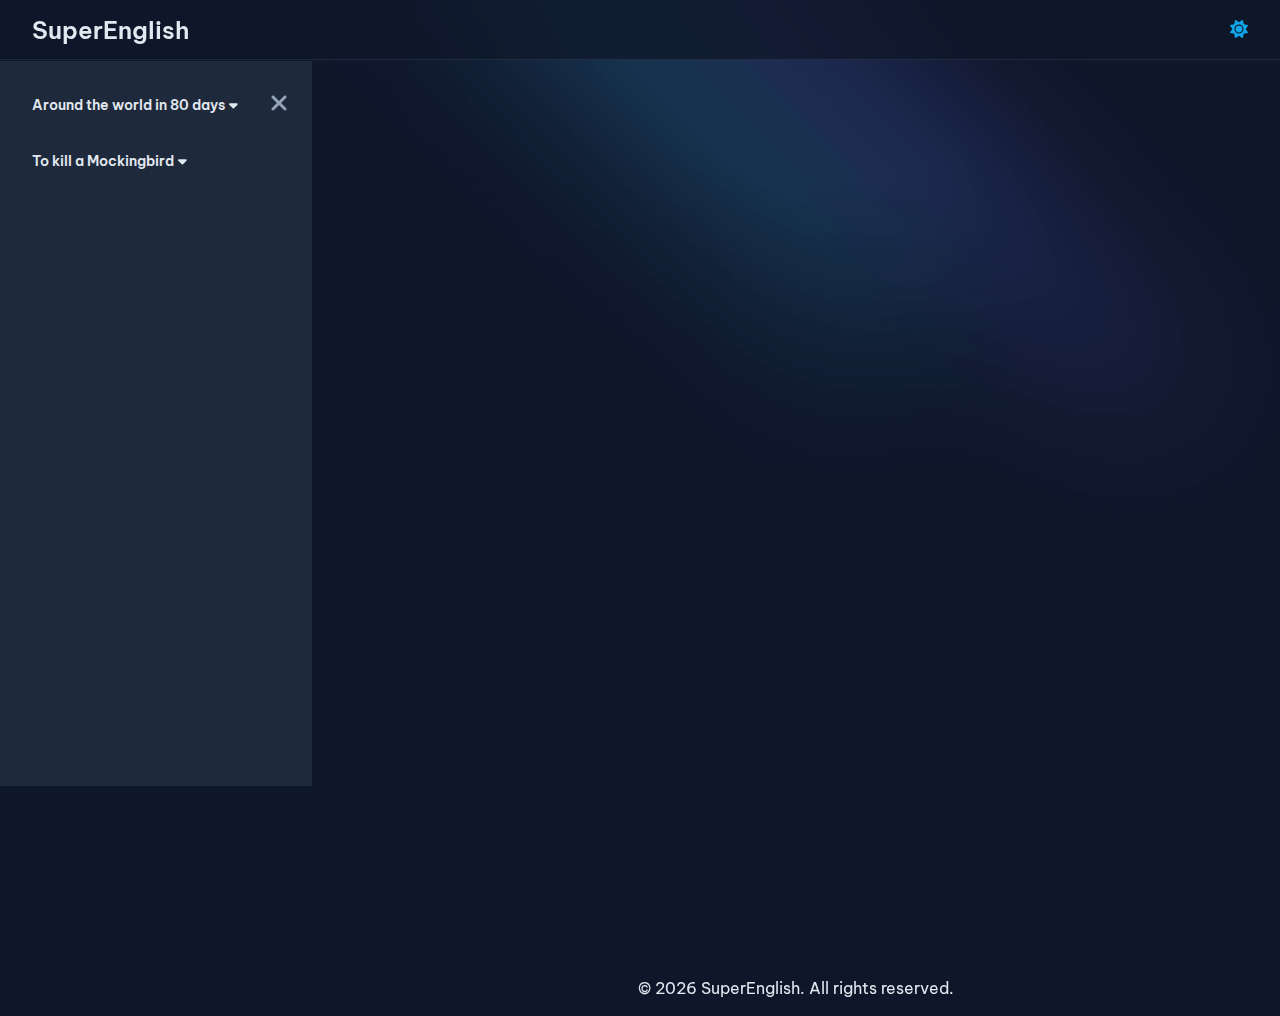
==== index.html @ c4428b6b "up" ====
<!DOCTYPE html>
<html lang="en">
  <head>
    <meta charset="UTF-8" />
    <link rel="icon" type="image/svg+xml" href="/vite.svg" />
    <meta name="viewport" content="width=device-width, initial-scale=1.0" />
    <meta http-equiv="cache-control" content="no-cache" />
    <meta http-equiv="expires" content="0" />
    <meta http-equiv="pragma" content="no-cache" />
    <title>Super English Book</title>
    <link rel="preconnect" href="https://fonts.googleapis.com" />
    <link rel="preconnect" href="https://fonts.gstatic.com" crossorigin />
    <link href="https://fonts.googleapis.com/css2?family=Be+Vietnam+Pro:wght@400;500;600;700&display=swap" rel="stylesheet" />
    <script type="module" crossorigin src="/assets/index-df98b9f9.js"></script>
    <link rel="stylesheet" href="/assets/index-10969f89.css" />
  </head>
  <body class="antialiased text-slate-500 dark:text-slate-400 bg-white dark:bg-slate-900">
    <div id="root"></div>
  </body>
</html>
---- assets/index-10969f89.css ----
@tailwind utilities;.text-10{font-size:10px}.text-12{font-size:12px}.text-14{font-size:14px}.text-18{font-size:18px}.text-22{font-size:22px}.text-24{font-size:24px}.leading-100{line-height:1}.leading-150{line-height:1.5}.progress-bar{--range-progress: 0}.progress-bar input[type=range]{-webkit-appearance:none;position:relative;--tw-bg-opacity: 1;background-color:#e2e8f0;background-color:rgba(226,232,240,var(--tw-bg-opacity))}.dark .progress-bar input[type=range]{--tw-bg-opacity: 1;background-color:#334155;background-color:rgba(51,65,85,var(--tw-bg-opacity))}.progress-bar input[type=range]{width:100%;height:2px;border-radius:2px;cursor:pointer}.progress-bar input[type=range]::-moz-range-track{position:relative;--tw-bg-opacity: 1;background-color:#e2e8f0;background-color:rgba(226,232,240,var(--tw-bg-opacity))}.dark .progress-bar input[type=range]::-moz-range-track{--tw-bg-opacity: 1;background-color:#334155;background-color:rgba(51,65,85,var(--tw-bg-opacity))}.progress-bar input[type=range]::-moz-range-track{width:100%;height:2px;border-radius:2px;cursor:pointer}.progress-bar input[type=range]:before{content:"";height:2px;--tw-bg-opacity: 1;background-color:#334155;background-color:rgba(51,65,85,var(--tw-bg-opacity))}.dark .progress-bar input[type=range]:before{--tw-bg-opacity: 1;background-color:#e2e8f0;background-color:rgba(226,232,240,var(--tw-bg-opacity))}.progress-bar input[type=range]:before{width:var(--range-progress);border-bottom-left-radius:2px;border-top-left-radius:2px;position:absolute;top:0;left:0}.progress-bar input[type=range]::-moz-range-progress{--tw-bg-opacity: 1;background-color:#334155;background-color:rgba(51,65,85,var(--tw-bg-opacity))}.dark .progress-bar input[type=range]::-moz-range-progress{--tw-bg-opacity: 1;background-color:#e2e8f0;background-color:rgba(226,232,240,var(--tw-bg-opacity))}.progress-bar input[type=range]::-moz-range-progress{border-bottom-left-radius:2px;border-top-left-radius:2px;height:2px}.progress-bar input[type=range]::-webkit-slider-thumb{-webkit-appearance:none;height:8px;width:8px;border-radius:50%;border:none;--tw-bg-opacity: 1;background-color:#334155;background-color:rgba(51,65,85,var(--tw-bg-opacity))}.dark .progress-bar input[type=range]::-webkit-slider-thumb{--tw-bg-opacity: 1;background-color:#e2e8f0;background-color:rgba(226,232,240,var(--tw-bg-opacity))}.progress-bar input[type=range]::-webkit-slider-thumb{cursor:pointer;position:relative}.progress-bar input[type=range]:active::-webkit-slider-thumb{transform:scale(1.2)}.progress-bar input[type=range]::-moz-range-thumb{height:8px;width:8px;border-radius:50%;--tw-bg-opacity: 1;background-color:#334155;background-color:rgba(51,65,85,var(--tw-bg-opacity))}.dark .progress-bar input[type=range]::-moz-range-thumb{--tw-bg-opacity: 1;background-color:#e2e8f0;background-color:rgba(226,232,240,var(--tw-bg-opacity))}.progress-bar input[type=range]::-moz-range-thumb{cursor:pointer;border:transparent;position:relative}.progress-bar input[type=range]:active::-moz-range-thumb{transform:scale(1.2)}@media (min-width: 640px){.sm\:px-6{padding-left:1.5rem;padding-right:1.5rem}.sm\:text-14{font-size:14px}.sm\:text-30{font-size:30px}}*,:before,:after{box-sizing:border-box;border-width:0;border-style:solid;border-color:#e5e7eb}:before,:after{--tw-content: ""}html{line-height:1.5;-webkit-text-size-adjust:100%;-moz-tab-size:4;-o-tab-size:4;tab-size:4;font-family:ui-sans-serif,system-ui,-apple-system,Segoe UI,Roboto,Ubuntu,Cantarell,Noto Sans,sans-serif,BlinkMacSystemFont,Segoe UI,Roboto,Helvetica Neue,Arial,Noto Sans,sans-serif,"Apple Color Emoji","Segoe UI Emoji",Segoe UI Symbol,"Noto Color Emoji";font-feature-settings:normal;font-variation-settings:normal}body{margin:0;line-height:inherit}hr{height:0;color:inherit;border-top-width:1px}abbr:where([title]){text-decoration:underline;-webkit-text-decoration:underline dotted;text-decoration:underline dotted}h1,h2,h3,h4,h5,h6{font-size:inherit;font-weight:inherit}a{color:inherit;text-decoration:inherit}b,strong{font-weight:bolder}code,kbd,samp,pre{font-family:ui-monospace,SFMono-Regular,Menlo,Monaco,Consolas,Liberation Mono,Courier New,monospace;font-size:1em}small{font-size:80%}sub,sup{font-size:75%;line-height:0;position:relative;vertical-align:baseline}sub{bottom:-.25em}sup{top:-.5em}table{text-indent:0;border-color:inherit;border-collapse:collapse}button,input,optgroup,select,textarea{font-family:inherit;font-feature-settings:inherit;font-variation-settings:inherit;font-size:100%;font-weight:inherit;line-height:inherit;color:inherit;margin:0;padding:0}button,select{text-transform:none}button,[type=button],[type=reset],[type=submit]{-webkit-appearance:button;background-color:transparent;background-image:none}:-moz-focusring{outline:auto}:-moz-ui-invalid{box-shadow:none}progress{vertical-align:baseline}::-webkit-inner-spin-button,::-webkit-outer-spin-button{height:auto}[type=search]{-webkit-appearance:textfield;outline-offset:-2px}::-webkit-search-decoration{-webkit-appearance:none}::-webkit-file-upload-button{-webkit-appearance:button;font:inherit}summary{display:list-item}blockquote,dl,dd,h1,h2,h3,h4,h5,h6,hr,figure,p,pre{margin:0}fieldset{margin:0;padding:0}legend{padding:0}ol,ul,menu{list-style:none;margin:0;padding:0}dialog{padding:0}textarea{resize:vertical}input::-moz-placeholder,textarea::-moz-placeholder{opacity:1;color:#9ca3af}input::placeholder,textarea::placeholder{opacity:1;color:#9ca3af}button,[role=button]{cursor:pointer}:disabled{cursor:default}img,svg,video,canvas,audio,iframe,embed,object{display:block;vertical-align:middle}img,video{max-width:100%;height:auto}[hidden]{display:none}*,:before,:after{--tw-border-spacing-x: 0;--tw-border-spacing-y: 0;--tw-translate-x: 0;--tw-translate-y: 0;--tw-rotate: 0;--tw-skew-x: 0;--tw-skew-y: 0;--tw-scale-x: 1;--tw-scale-y: 1;--tw-pan-x: ;--tw-pan-y: ;--tw-pinch-zoom: ;--tw-scroll-snap-strictness: proximity;--tw-gradient-from-position: ;--tw-gradient-via-position: ;--tw-gradient-to-position: ;--tw-ordinal: ;--tw-slashed-zero: ;--tw-numeric-figure: ;--tw-numeric-spacing: ;--tw-numeric-fraction: ;--tw-ring-inset: ;--tw-ring-offset-width: 0px;--tw-ring-offset-color: #fff;--tw-ring-color: rgba(59, 130, 246, .5);--tw-ring-offset-shadow: 0 0 rgba(0,0,0,0);--tw-ring-shadow: 0 0 rgba(0,0,0,0);--tw-shadow: 0 0 rgba(0,0,0,0);--tw-shadow-colored: 0 0 rgba(0,0,0,0);--tw-blur: ;--tw-brightness: ;--tw-contrast: ;--tw-grayscale: ;--tw-hue-rotate: ;--tw-invert: ;--tw-saturate: ;--tw-sepia: ;--tw-drop-shadow: ;--tw-backdrop-blur: ;--tw-backdrop-brightness: ;--tw-backdrop-contrast: ;--tw-backdrop-grayscale: ;--tw-backdrop-hue-rotate: ;--tw-backdrop-invert: ;--tw-backdrop-opacity: ;--tw-backdrop-saturate: ;--tw-backdrop-sepia: }::backdrop{--tw-border-spacing-x: 0;--tw-border-spacing-y: 0;--tw-translate-x: 0;--tw-translate-y: 0;--tw-rotate: 0;--tw-skew-x: 0;--tw-skew-y: 0;--tw-scale-x: 1;--tw-scale-y: 1;--tw-pan-x: ;--tw-pan-y: ;--tw-pinch-zoom: ;--tw-scroll-snap-strictness: proximity;--tw-gradient-from-position: ;--tw-gradient-via-position: ;--tw-gradient-to-position: ;--tw-ordinal: ;--tw-slashed-zero: ;--tw-numeric-figure: ;--tw-numeric-spacing: ;--tw-numeric-fraction: ;--tw-ring-inset: ;--tw-ring-offset-width: 0px;--tw-ring-offset-color: #fff;--tw-ring-color: rgba(59, 130, 246, .5);--tw-ring-offset-shadow: 0 0 rgba(0,0,0,0);--tw-ring-shadow: 0 0 rgba(0,0,0,0);--tw-shadow: 0 0 rgba(0,0,0,0);--tw-shadow-colored: 0 0 rgba(0,0,0,0);--tw-blur: ;--tw-brightness: ;--tw-contrast: ;--tw-grayscale: ;--tw-hue-rotate: ;--tw-invert: ;--tw-saturate: ;--tw-sepia: ;--tw-drop-shadow: ;--tw-backdrop-blur: ;--tw-backdrop-brightness: ;--tw-backdrop-contrast: ;--tw-backdrop-grayscale: ;--tw-backdrop-hue-rotate: ;--tw-backdrop-invert: ;--tw-backdrop-opacity: ;--tw-backdrop-saturate: ;--tw-backdrop-sepia: }.container{width:100%;margin-right:auto;margin-left:auto;padding-right:1rem;padding-left:1rem}@media (min-width: 640px){.container{max-width:640px;padding-right:2rem;padding-left:2rem}}@media (min-width: 768px){.container{max-width:768px}}@media (min-width: 1024px){.container{max-width:1024px;padding-right:4rem;padding-left:4rem}}@media (min-width: 1280px){.container{max-width:1280px;padding-right:5rem;padding-left:5rem}}@media (min-width: 1536px){.container{max-width:1536px;padding-right:6rem;padding-left:6rem}}.fixed{position:fixed}.absolute{position:absolute}.relative{position:relative}.sticky{position:sticky}.inset-0{top:0;right:0;bottom:0;left:0}.inset-x-0{left:0;right:0}.bottom-0{bottom:0}.left-0{left:0}.left-\[max\(0px\,calc\(50\%-40rem\)\)\]{left:max(0px,calc(50% - 40rem))}.right-0{right:0}.right-6{right:1.5rem}.right-auto{right:auto}.top-0{top:0}.top-6{top:1.5rem}.z-20{z-index:20}.z-40{z-index:40}.z-50{z-index:50}.mx-4{margin-left:1rem;margin-right:1rem}.mx-auto{margin-left:auto;margin-right:auto}.-ml-px{margin-left:-1px}.mb-1{margin-bottom:.25rem}.mb-2{margin-bottom:.5rem}.mb-4{margin-bottom:1rem}.mb-5{margin-bottom:1.25rem}.mb-8{margin-bottom:2rem}.ml-1{margin-left:.25rem}.ml-4{margin-left:1rem}.ml-5{margin-left:1.25rem}.mr-2{margin-right:.5rem}.mr-4{margin-right:1rem}.mr-8{margin-right:2rem}.mt-12{margin-top:3rem}.block{display:block}.flex{display:flex}.table{display:table}.hidden{display:none}.h-8{height:2rem}.h-\[40px\]{height:40px}.min-h-screen{min-height:100vh}.w-14{width:3.5rem}.w-8{width:2rem}.w-\[150px\]{width:150px}.w-\[19\.5rem\]{width:19.5rem}.w-\[40px\]{width:40px}.w-\[42px\]{width:42px}.w-full{width:100%}.max-w-3xl{max-width:48rem}.max-w-7xl{max-width:80rem}.flex-none{flex:none}.transform{transform:translate(var(--tw-translate-x),var(--tw-translate-y)) rotate(var(--tw-rotate)) skew(var(--tw-skew-x)) skewY(var(--tw-skew-y)) scaleX(var(--tw-scale-x)) scaleY(var(--tw-scale-y))}.cursor-pointer{cursor:pointer}.resize{resize:both}.flex-col{flex-direction:column}.items-center{align-items:center}.justify-center{justify-content:center}.justify-between{justify-content:space-between}.space-y-6>:not([hidden])~:not([hidden]){--tw-space-y-reverse: 0;margin-top:calc(1.5rem * (1 - var(--tw-space-y-reverse)));margin-top:1.5rem;margin-top:calc(1.5rem * calc(1 - var(--tw-space-y-reverse)));margin-bottom:0rem;margin-bottom:calc(1.5rem * var(--tw-space-y-reverse))}.overflow-hidden{overflow:hidden}.overflow-y-auto{overflow-y:auto}.whitespace-nowrap{white-space:nowrap}.rounded{border-radius:.25rem}.rounded-full{border-radius:9999px}.border{border-width:1px}.border-b{border-bottom-width:1px}.border-l{border-left-width:1px}.border-t{border-top-width:1px}.border-slate-100{--tw-border-opacity: 1;border-color:#f1f5f9;border-color:rgba(241,245,249,var(--tw-border-opacity))}.border-slate-900\/10{border-color:#0f172a1a}.border-transparent{border-color:transparent}.bg-black\/20{background-color:#0003}.bg-slate-200{--tw-bg-opacity: 1;background-color:#e2e8f0;background-color:rgba(226,232,240,var(--tw-bg-opacity))}.bg-white{--tw-bg-opacity: 1;background-color:#fff;background-color:rgba(255,255,255,var(--tw-bg-opacity))}.bg-white\/60{background-color:#fff9}.px-0{padding-left:0;padding-right:0}.px-4{padding-left:1rem;padding-right:1rem}.px-8{padding-left:2rem;padding-right:2rem}.py-4{padding-top:1rem;padding-bottom:1rem}.pb-4{padding-bottom:1rem}.pb-\[120px\]{padding-bottom:120px}.pl-4{padding-left:1rem}.pl-\[2px\]{padding-left:2px}.pr-1{padding-right:.25rem}.pt-10{padding-top:2.5rem}.pt-8{padding-top:2rem}.text-center{text-align:center}.font-bold{font-weight:700}.font-semibold{font-weight:600}.uppercase{text-transform:uppercase}.text-sky-500{--tw-text-opacity: 1;color:#0ea5e9;color:rgba(14,165,233,var(--tw-text-opacity))}.text-slate-500{--tw-text-opacity: 1;color:#64748b;color:rgba(100,116,139,var(--tw-text-opacity))}.text-slate-700{--tw-text-opacity: 1;color:#334155;color:rgba(51,65,85,var(--tw-text-opacity))}.text-slate-900{--tw-text-opacity: 1;color:#0f172a;color:rgba(15,23,42,var(--tw-text-opacity))}.antialiased{-webkit-font-smoothing:antialiased;-moz-osx-font-smoothing:grayscale}.outline{outline-style:solid}.filter{filter:var(--tw-blur) var(--tw-brightness) var(--tw-contrast) var(--tw-grayscale) var(--tw-hue-rotate) var(--tw-invert) var(--tw-saturate) var(--tw-sepia) var(--tw-drop-shadow)}.backdrop-blur{--tw-backdrop-blur: blur(8px);-webkit-backdrop-filter:blur(8px) var(--tw-backdrop-brightness) var(--tw-backdrop-contrast) var(--tw-backdrop-grayscale) var(--tw-backdrop-hue-rotate) var(--tw-backdrop-invert) var(--tw-backdrop-opacity) var(--tw-backdrop-saturate) var(--tw-backdrop-sepia);backdrop-filter:blur(8px) var(--tw-backdrop-brightness) var(--tw-backdrop-contrast) var(--tw-backdrop-grayscale) var(--tw-backdrop-hue-rotate) var(--tw-backdrop-invert) var(--tw-backdrop-opacity) var(--tw-backdrop-saturate) var(--tw-backdrop-sepia);-webkit-backdrop-filter:var(--tw-backdrop-blur) var(--tw-backdrop-brightness) var(--tw-backdrop-contrast) var(--tw-backdrop-grayscale) var(--tw-backdrop-hue-rotate) var(--tw-backdrop-invert) var(--tw-backdrop-opacity) var(--tw-backdrop-saturate) var(--tw-backdrop-sepia);backdrop-filter:var(--tw-backdrop-blur) var(--tw-backdrop-brightness) var(--tw-backdrop-contrast) var(--tw-backdrop-grayscale) var(--tw-backdrop-hue-rotate) var(--tw-backdrop-invert) var(--tw-backdrop-opacity) var(--tw-backdrop-saturate) var(--tw-backdrop-sepia)}.backdrop-blur-lg{--tw-backdrop-blur: blur(16px);-webkit-backdrop-filter:blur(16px) var(--tw-backdrop-brightness) var(--tw-backdrop-contrast) var(--tw-backdrop-grayscale) var(--tw-backdrop-hue-rotate) var(--tw-backdrop-invert) var(--tw-backdrop-opacity) var(--tw-backdrop-saturate) var(--tw-backdrop-sepia);backdrop-filter:blur(16px) var(--tw-backdrop-brightness) var(--tw-backdrop-contrast) var(--tw-backdrop-grayscale) var(--tw-backdrop-hue-rotate) var(--tw-backdrop-invert) var(--tw-backdrop-opacity) var(--tw-backdrop-saturate) var(--tw-backdrop-sepia);-webkit-backdrop-filter:var(--tw-backdrop-blur) var(--tw-backdrop-brightness) var(--tw-backdrop-contrast) var(--tw-backdrop-grayscale) var(--tw-backdrop-hue-rotate) var(--tw-backdrop-invert) var(--tw-backdrop-opacity) var(--tw-backdrop-saturate) var(--tw-backdrop-sepia);backdrop-filter:var(--tw-backdrop-blur) var(--tw-backdrop-brightness) var(--tw-backdrop-contrast) var(--tw-backdrop-grayscale) var(--tw-backdrop-hue-rotate) var(--tw-backdrop-invert) var(--tw-backdrop-opacity) var(--tw-backdrop-saturate) var(--tw-backdrop-sepia)}.backdrop-blur-sm{--tw-backdrop-blur: blur(4px);-webkit-backdrop-filter:blur(4px) var(--tw-backdrop-brightness) var(--tw-backdrop-contrast) var(--tw-backdrop-grayscale) var(--tw-backdrop-hue-rotate) var(--tw-backdrop-invert) var(--tw-backdrop-opacity) var(--tw-backdrop-saturate) var(--tw-backdrop-sepia);backdrop-filter:blur(4px) var(--tw-backdrop-brightness) var(--tw-backdrop-contrast) var(--tw-backdrop-grayscale) var(--tw-backdrop-hue-rotate) var(--tw-backdrop-invert) var(--tw-backdrop-opacity) var(--tw-backdrop-saturate) var(--tw-backdrop-sepia);-webkit-backdrop-filter:var(--tw-backdrop-blur) var(--tw-backdrop-brightness) var(--tw-backdrop-contrast) var(--tw-backdrop-grayscale) var(--tw-backdrop-hue-rotate) var(--tw-backdrop-invert) var(--tw-backdrop-opacity) var(--tw-backdrop-saturate) var(--tw-backdrop-sepia);backdrop-filter:var(--tw-backdrop-blur) var(--tw-backdrop-brightness) var(--tw-backdrop-contrast) var(--tw-backdrop-grayscale) var(--tw-backdrop-hue-rotate) var(--tw-backdrop-invert) var(--tw-backdrop-opacity) var(--tw-backdrop-saturate) var(--tw-backdrop-sepia)}.transition{transition-property:color,background-color,border-color,text-decoration-color,fill,stroke,opacity,box-shadow,transform,filter,-webkit-backdrop-filter;transition-property:color,background-color,border-color,text-decoration-color,fill,stroke,opacity,box-shadow,transform,filter,backdrop-filter;transition-property:color,background-color,border-color,text-decoration-color,fill,stroke,opacity,box-shadow,transform,filter,backdrop-filter,-webkit-backdrop-filter;transition-timing-function:cubic-bezier(.4,0,.2,1);transition-duration:.15s}:root{font-family:Be Vietnam Pro,sans-serif;line-height:1.5;font-weight:400;height:100%;font-synthesis:none;text-rendering:optimizeLegibility;-webkit-font-smoothing:antialiased;-moz-osx-font-smoothing:grayscale;-webkit-text-size-adjust:100%}body{min-height:100%;background-color:#0f172a}body::-webkit-scrollbar,body ::-webkit-scrollbar{width:4px}body::-webkit-scrollbar-track,body ::-webkit-scrollbar-track{box-shadow:inset 0 0 6px #0000004d}body::-webkit-scrollbar-thumb,body ::-webkit-scrollbar-thumb{background-color:#a9a9a9;border-radius:16px}.last\:mb-0:last-child{margin-bottom:0}.hover\:border-slate-400:hover{--tw-border-opacity: 1;border-color:#94a3b8;border-color:rgba(148,163,184,var(--tw-border-opacity))}.hover\:bg-slate-200:hover{--tw-bg-opacity: 1;background-color:#e2e8f0;background-color:rgba(226,232,240,var(--tw-bg-opacity))}.hover\:text-slate-600:hover{--tw-text-opacity: 1;color:#475569;color:rgba(71,85,105,var(--tw-text-opacity))}.hover\:text-slate-900:hover{--tw-text-opacity: 1;color:#0f172a;color:rgba(15,23,42,var(--tw-text-opacity))}.dark .dark\:border-slate-300\/10{border-color:#cbd5e11a}.dark .dark\:border-slate-800{--tw-border-opacity: 1;border-color:#1e293b;border-color:rgba(30,41,59,var(--tw-border-opacity))}.dark .dark\:bg-slate-700{--tw-bg-opacity: 1;background-color:#334155;background-color:rgba(51,65,85,var(--tw-bg-opacity))}.dark .dark\:bg-slate-800{--tw-bg-opacity: 1;background-color:#1e293b;background-color:rgba(30,41,59,var(--tw-bg-opacity))}.dark .dark\:bg-slate-900{--tw-bg-opacity: 1;background-color:#0f172a;background-color:rgba(15,23,42,var(--tw-bg-opacity))}.dark .dark\:bg-slate-900\/75{background-color:#0f172abf}.dark .dark\:bg-slate-900\/80{background-color:#0f172acc}.dark .dark\:text-sky-400{--tw-text-opacity: 1;color:#38bdf8;color:rgba(56,189,248,var(--tw-text-opacity))}.dark .dark\:text-slate-200{--tw-text-opacity: 1;color:#e2e8f0;color:rgba(226,232,240,var(--tw-text-opacity))}.dark .dark\:text-slate-400{--tw-text-opacity: 1;color:#94a3b8;color:rgba(148,163,184,var(--tw-text-opacity))}.dark .dark\:hover\:border-slate-500:hover{--tw-border-opacity: 1;border-color:#64748b;border-color:rgba(100,116,139,var(--tw-border-opacity))}.dark .hover\:dark\:bg-slate-700:hover{--tw-bg-opacity: 1;background-color:#334155;background-color:rgba(51,65,85,var(--tw-bg-opacity))}.dark .dark\:hover\:text-slate-300:hover{--tw-text-opacity: 1;color:#cbd5e1;color:rgba(203,213,225,var(--tw-text-opacity))}@media (min-width: 640px){.sm\:px-6{padding-left:1.5rem;padding-right:1.5rem}}@media (min-width: 768px){.md\:px-8{padding-left:2rem;padding-right:2rem}}@media (min-width: 1024px){.lg\:top-\[3\.8125rem\]{top:3.8125rem}.lg\:z-20{z-index:20}.lg\:mx-0{margin-left:0;margin-right:0}.lg\:mx-8{margin-left:2rem;margin-right:2rem}.lg\:mb-3{margin-bottom:.75rem}.lg\:mb-\[114px\]{margin-bottom:114px}.lg\:mt-8{margin-top:2rem}.lg\:block{display:block}.lg\:flex{display:flex}.lg\:hidden{display:none}.lg\:space-y-2>:not([hidden])~:not([hidden]){--tw-space-y-reverse: 0;margin-top:calc(.5rem * (1 - var(--tw-space-y-reverse)));margin-top:.5rem;margin-top:calc(.5rem * calc(1 - var(--tw-space-y-reverse)));margin-bottom:0rem;margin-bottom:calc(.5rem * var(--tw-space-y-reverse))}.lg\:px-10{padding-left:2.5rem;padding-right:2.5rem}.lg\:px-8{padding-left:2rem;padding-right:2rem}.lg\:pl-\[19\.5rem\]{padding-left:19.5rem}.lg\:pt-0{padding-top:0}.lg\:text-sm{font-size:.875rem;line-height:1.25rem}.lg\:leading-6{line-height:1.5rem}}@media (min-width: 1280px){.xl\:max-w-none{max-width:none}}
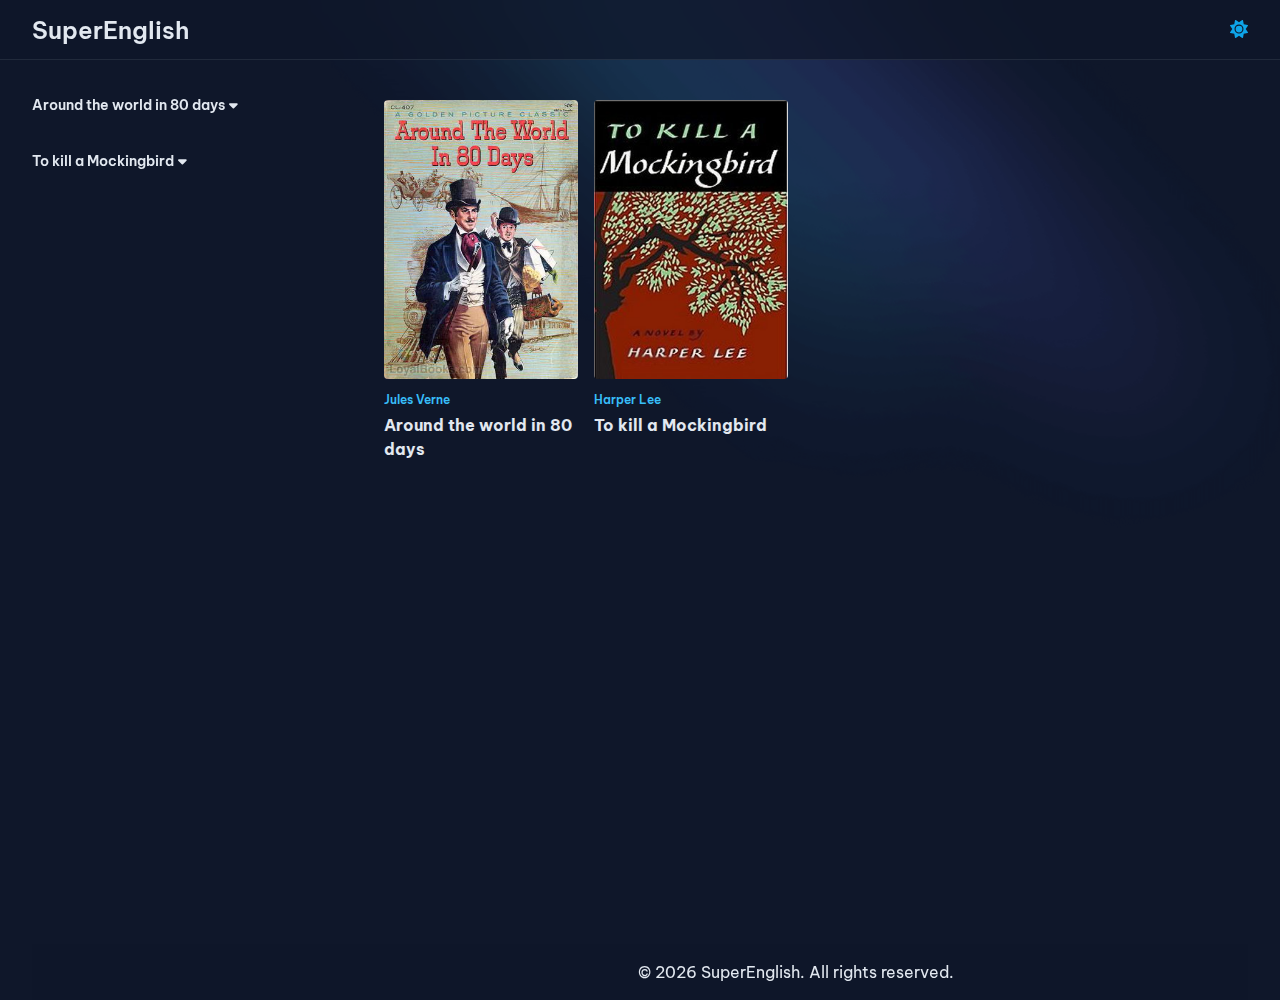
==== commit fe299f16: "up" ====
--- a/index.html
+++ b/index.html
@@ -4,17 +4,15 @@
     <meta charset="UTF-8" />
     <link rel="icon" type="image/svg+xml" href="/vite.svg" />
     <meta name="viewport" content="width=device-width, initial-scale=1.0" />
-    <meta http-equiv="cache-control" content="no-cache" />
-    <meta http-equiv="expires" content="0" />
-    <meta http-equiv="pragma" content="no-cache" />
     <title>Super English Book</title>
     <link rel="preconnect" href="https://fonts.googleapis.com" />
     <link rel="preconnect" href="https://fonts.gstatic.com" crossorigin />
     <link href="https://fonts.googleapis.com/css2?family=Be+Vietnam+Pro:wght@400;500;600;700&display=swap" rel="stylesheet" />
-    <script type="module" crossorigin src="/assets/index-df98b9f9.js"></script>
-    <link rel="stylesheet" href="/assets/index-10969f89.css" />
+    <script type="module" crossorigin src="/assets/index-1d81d968.js"></script>
+    <link rel="stylesheet" href="/assets/index-73cc4f9e.css">
   </head>
   <body class="antialiased text-slate-500 dark:text-slate-400 bg-white dark:bg-slate-900">
     <div id="root"></div>
+    
   </body>
 </html>
--- a/assets/index-73cc4f9e.css
+++ b/assets/index-73cc4f9e.css
@@ -0,0 +1 @@
+@tailwind utilities;.text-10{font-size:10px}.text-12{font-size:12px}.text-14{font-size:14px}.text-16{font-size:16px}.text-18{font-size:18px}.text-22{font-size:22px}.text-24{font-size:24px}.leading-100{line-height:1}.leading-150{line-height:1.5}.progress-bar{--range-progress: 0}.progress-bar input[type=range]{-webkit-appearance:none;position:relative;--tw-bg-opacity: 1;background-color:#e2e8f0;background-color:rgba(226,232,240,var(--tw-bg-opacity))}.dark .progress-bar input[type=range]{--tw-bg-opacity: 1;background-color:#334155;background-color:rgba(51,65,85,var(--tw-bg-opacity))}.progress-bar input[type=range]{width:100%;height:2px;border-radius:2px;cursor:pointer}.progress-bar input[type=range]::-moz-range-track{position:relative;--tw-bg-opacity: 1;background-color:#e2e8f0;background-color:rgba(226,232,240,var(--tw-bg-opacity))}.dark .progress-bar input[type=range]::-moz-range-track{--tw-bg-opacity: 1;background-color:#334155;background-color:rgba(51,65,85,var(--tw-bg-opacity))}.progress-bar input[type=range]::-moz-range-track{width:100%;height:2px;border-radius:2px;cursor:pointer}.progress-bar input[type=range]:before{content:"";height:2px;--tw-bg-opacity: 1;background-color:#334155;background-color:rgba(51,65,85,var(--tw-bg-opacity))}.dark .progress-bar input[type=range]:before{--tw-bg-opacity: 1;background-color:#e2e8f0;background-color:rgba(226,232,240,var(--tw-bg-opacity))}.progress-bar input[type=range]:before{width:var(--range-progress);border-bottom-left-radius:2px;border-top-left-radius:2px;position:absolute;top:0;left:0}.progress-bar input[type=range]::-moz-range-progress{--tw-bg-opacity: 1;background-color:#334155;background-color:rgba(51,65,85,var(--tw-bg-opacity))}.dark .progress-bar input[type=range]::-moz-range-progress{--tw-bg-opacity: 1;background-color:#e2e8f0;background-color:rgba(226,232,240,var(--tw-bg-opacity))}.progress-bar input[type=range]::-moz-range-progress{border-bottom-left-radius:2px;border-top-left-radius:2px;height:2px}.progress-bar input[type=range]::-webkit-slider-thumb{-webkit-appearance:none;height:8px;width:8px;border-radius:50%;border:none;--tw-bg-opacity: 1;background-color:#334155;background-color:rgba(51,65,85,var(--tw-bg-opacity))}.dark .progress-bar input[type=range]::-webkit-slider-thumb{--tw-bg-opacity: 1;background-color:#e2e8f0;background-color:rgba(226,232,240,var(--tw-bg-opacity))}.progress-bar input[type=range]::-webkit-slider-thumb{cursor:pointer;position:relative}.progress-bar input[type=range]:active::-webkit-slider-thumb{transform:scale(1.2)}.progress-bar input[type=range]::-moz-range-thumb{height:8px;width:8px;border-radius:50%;--tw-bg-opacity: 1;background-color:#334155;background-color:rgba(51,65,85,var(--tw-bg-opacity))}.dark .progress-bar input[type=range]::-moz-range-thumb{--tw-bg-opacity: 1;background-color:#e2e8f0;background-color:rgba(226,232,240,var(--tw-bg-opacity))}.progress-bar input[type=range]::-moz-range-thumb{cursor:pointer;border:transparent;position:relative}.progress-bar input[type=range]:active::-moz-range-thumb{transform:scale(1.2)}@media (min-width: 640px){.sm\:w-1\/3{width:33.333333%}.sm\:px-6{padding-left:1.5rem;padding-right:1.5rem}.sm\:text-14{font-size:14px}.sm\:text-30{font-size:30px}}*,:before,:after{box-sizing:border-box;border-width:0;border-style:solid;border-color:#e5e7eb}:before,:after{--tw-content: ""}html{line-height:1.5;-webkit-text-size-adjust:100%;-moz-tab-size:4;-o-tab-size:4;tab-size:4;font-family:ui-sans-serif,system-ui,-apple-system,Segoe UI,Roboto,Ubuntu,Cantarell,Noto Sans,sans-serif,BlinkMacSystemFont,Segoe UI,Roboto,Helvetica Neue,Arial,Noto Sans,sans-serif,"Apple Color Emoji","Segoe UI Emoji",Segoe UI Symbol,"Noto Color Emoji";font-feature-settings:normal;font-variation-settings:normal}body{margin:0;line-height:inherit}hr{height:0;color:inherit;border-top-width:1px}abbr:where([title]){text-decoration:underline;-webkit-text-decoration:underline dotted;text-decoration:underline dotted}h1,h2,h3,h4,h5,h6{font-size:inherit;font-weight:inherit}a{color:inherit;text-decoration:inherit}b,strong{font-weight:bolder}code,kbd,samp,pre{font-family:ui-monospace,SFMono-Regular,Menlo,Monaco,Consolas,Liberation Mono,Courier New,monospace;font-size:1em}small{font-size:80%}sub,sup{font-size:75%;line-height:0;position:relative;vertical-align:baseline}sub{bottom:-.25em}sup{top:-.5em}table{text-indent:0;border-color:inherit;border-collapse:collapse}button,input,optgroup,select,textarea{font-family:inherit;font-feature-settings:inherit;font-variation-settings:inherit;font-size:100%;font-weight:inherit;line-height:inherit;color:inherit;margin:0;padding:0}button,select{text-transform:none}button,[type=button],[type=reset],[type=submit]{-webkit-appearance:button;background-color:transparent;background-image:none}:-moz-focusring{outline:auto}:-moz-ui-invalid{box-shadow:none}progress{vertical-align:baseline}::-webkit-inner-spin-button,::-webkit-outer-spin-button{height:auto}[type=search]{-webkit-appearance:textfield;outline-offset:-2px}::-webkit-search-decoration{-webkit-appearance:none}::-webkit-file-upload-button{-webkit-appearance:button;font:inherit}summary{display:list-item}blockquote,dl,dd,h1,h2,h3,h4,h5,h6,hr,figure,p,pre{margin:0}fieldset{margin:0;padding:0}legend{padding:0}ol,ul,menu{list-style:none;margin:0;padding:0}dialog{padding:0}textarea{resize:vertical}input::-moz-placeholder,textarea::-moz-placeholder{opacity:1;color:#9ca3af}input::placeholder,textarea::placeholder{opacity:1;color:#9ca3af}button,[role=button]{cursor:pointer}:disabled{cursor:default}img,svg,video,canvas,audio,iframe,embed,object{display:block;vertical-align:middle}img,video{max-width:100%;height:auto}[hidden]{display:none}*,:before,:after{--tw-border-spacing-x: 0;--tw-border-spacing-y: 0;--tw-translate-x: 0;--tw-translate-y: 0;--tw-rotate: 0;--tw-skew-x: 0;--tw-skew-y: 0;--tw-scale-x: 1;--tw-scale-y: 1;--tw-pan-x: ;--tw-pan-y: ;--tw-pinch-zoom: ;--tw-scroll-snap-strictness: proximity;--tw-gradient-from-position: ;--tw-gradient-via-position: ;--tw-gradient-to-position: ;--tw-ordinal: ;--tw-slashed-zero: ;--tw-numeric-figure: ;--tw-numeric-spacing: ;--tw-numeric-fraction: ;--tw-ring-inset: ;--tw-ring-offset-width: 0px;--tw-ring-offset-color: #fff;--tw-ring-color: rgba(59, 130, 246, .5);--tw-ring-offset-shadow: 0 0 rgba(0,0,0,0);--tw-ring-shadow: 0 0 rgba(0,0,0,0);--tw-shadow: 0 0 rgba(0,0,0,0);--tw-shadow-colored: 0 0 rgba(0,0,0,0);--tw-blur: ;--tw-brightness: ;--tw-contrast: ;--tw-grayscale: ;--tw-hue-rotate: ;--tw-invert: ;--tw-saturate: ;--tw-sepia: ;--tw-drop-shadow: ;--tw-backdrop-blur: ;--tw-backdrop-brightness: ;--tw-backdrop-contrast: ;--tw-backdrop-grayscale: ;--tw-backdrop-hue-rotate: ;--tw-backdrop-invert: ;--tw-backdrop-opacity: ;--tw-backdrop-saturate: ;--tw-backdrop-sepia: }::backdrop{--tw-border-spacing-x: 0;--tw-border-spacing-y: 0;--tw-translate-x: 0;--tw-translate-y: 0;--tw-rotate: 0;--tw-skew-x: 0;--tw-skew-y: 0;--tw-scale-x: 1;--tw-scale-y: 1;--tw-pan-x: ;--tw-pan-y: ;--tw-pinch-zoom: ;--tw-scroll-snap-strictness: proximity;--tw-gradient-from-position: ;--tw-gradient-via-position: ;--tw-gradient-to-position: ;--tw-ordinal: ;--tw-slashed-zero: ;--tw-numeric-figure: ;--tw-numeric-spacing: ;--tw-numeric-fraction: ;--tw-ring-inset: ;--tw-ring-offset-width: 0px;--tw-ring-offset-color: #fff;--tw-ring-color: rgba(59, 130, 246, .5);--tw-ring-offset-shadow: 0 0 rgba(0,0,0,0);--tw-ring-shadow: 0 0 rgba(0,0,0,0);--tw-shadow: 0 0 rgba(0,0,0,0);--tw-shadow-colored: 0 0 rgba(0,0,0,0);--tw-blur: ;--tw-brightness: ;--tw-contrast: ;--tw-grayscale: ;--tw-hue-rotate: ;--tw-invert: ;--tw-saturate: ;--tw-sepia: ;--tw-drop-shadow: ;--tw-backdrop-blur: ;--tw-backdrop-brightness: ;--tw-backdrop-contrast: ;--tw-backdrop-grayscale: ;--tw-backdrop-hue-rotate: ;--tw-backdrop-invert: ;--tw-backdrop-opacity: ;--tw-backdrop-saturate: ;--tw-backdrop-sepia: }.container{width:100%;margin-right:auto;margin-left:auto;padding-right:1rem;padding-left:1rem}@media (min-width: 640px){.container{max-width:640px;padding-right:2rem;padding-left:2rem}}@media (min-width: 768px){.container{max-width:768px}}@media (min-width: 1024px){.container{max-width:1024px;padding-right:4rem;padding-left:4rem}}@media (min-width: 1280px){.container{max-width:1280px;padding-right:5rem;padding-left:5rem}}@media (min-width: 1536px){.container{max-width:1536px;padding-right:6rem;padding-left:6rem}}.fixed{position:fixed}.absolute{position:absolute}.relative{position:relative}.sticky{position:sticky}.inset-0{top:0;right:0;bottom:0;left:0}.inset-x-0{left:0;right:0}.bottom-0{bottom:0}.left-0{left:0}.left-\[max\(0px\,calc\(50\%-40rem\)\)\]{left:max(0px,calc(50% - 40rem))}.right-0{right:0}.right-6{right:1.5rem}.right-auto{right:auto}.top-0{top:0}.top-6{top:1.5rem}.z-20{z-index:20}.z-40{z-index:40}.z-50{z-index:50}.-mx-2{margin-left:-.5rem;margin-right:-.5rem}.-my-4{margin-top:-1rem;margin-bottom:-1rem}.mx-4{margin-left:1rem;margin-right:1rem}.mx-auto{margin-left:auto;margin-right:auto}.-ml-px{margin-left:-1px}.mb-1{margin-bottom:.25rem}.mb-2{margin-bottom:.5rem}.mb-4{margin-bottom:1rem}.mb-5{margin-bottom:1.25rem}.mb-8{margin-bottom:2rem}.ml-1{margin-left:.25rem}.ml-4{margin-left:1rem}.ml-5{margin-left:1.25rem}.mr-2{margin-right:.5rem}.mr-4{margin-right:1rem}.mr-8{margin-right:2rem}.mt-12{margin-top:3rem}.mt-3{margin-top:.75rem}.block{display:block}.flex{display:flex}.table{display:table}.hidden{display:none}.h-8{height:2rem}.h-\[40px\]{height:40px}.min-h-screen{min-height:100vh}.w-1\/2{width:50%}.w-14{width:3.5rem}.w-8{width:2rem}.w-\[150px\]{width:150px}.w-\[19\.5rem\]{width:19.5rem}.w-\[40px\]{width:40px}.w-\[42px\]{width:42px}.w-full{width:100%}.max-w-3xl{max-width:48rem}.max-w-7xl{max-width:80rem}.flex-none{flex:none}.transform{transform:translate(var(--tw-translate-x),var(--tw-translate-y)) rotate(var(--tw-rotate)) skew(var(--tw-skew-x)) skewY(var(--tw-skew-y)) scaleX(var(--tw-scale-x)) scaleY(var(--tw-scale-y))}.cursor-pointer{cursor:pointer}.resize{resize:both}.flex-col{flex-direction:column}.flex-wrap{flex-wrap:wrap}.items-center{align-items:center}.justify-center{justify-content:center}.justify-between{justify-content:space-between}.space-y-6>:not([hidden])~:not([hidden]){--tw-space-y-reverse: 0;margin-top:calc(1.5rem * (1 - var(--tw-space-y-reverse)));margin-top:1.5rem;margin-top:calc(1.5rem * calc(1 - var(--tw-space-y-reverse)));margin-bottom:0rem;margin-bottom:calc(1.5rem * var(--tw-space-y-reverse))}.overflow-hidden{overflow:hidden}.overflow-y-auto{overflow-y:auto}.whitespace-nowrap{white-space:nowrap}.rounded{border-radius:.25rem}.rounded-full{border-radius:9999px}.border{border-width:1px}.border-b{border-bottom-width:1px}.border-l{border-left-width:1px}.border-t{border-top-width:1px}.border-slate-100{--tw-border-opacity: 1;border-color:#f1f5f9;border-color:rgba(241,245,249,var(--tw-border-opacity))}.border-slate-900\/10{border-color:#0f172a1a}.border-transparent{border-color:transparent}.bg-black\/20{background-color:#0003}.bg-slate-200{--tw-bg-opacity: 1;background-color:#e2e8f0;background-color:rgba(226,232,240,var(--tw-bg-opacity))}.bg-white{--tw-bg-opacity: 1;background-color:#fff;background-color:rgba(255,255,255,var(--tw-bg-opacity))}.bg-white\/60{background-color:#fff9}.object-fill{-o-object-fit:fill;object-fit:fill}.px-0{padding-left:0;padding-right:0}.px-2{padding-left:.5rem;padding-right:.5rem}.px-4{padding-left:1rem;padding-right:1rem}.px-8{padding-left:2rem;padding-right:2rem}.py-4{padding-top:1rem;padding-bottom:1rem}.pb-4{padding-bottom:1rem}.pb-\[120px\]{padding-bottom:120px}.pl-4{padding-left:1rem}.pl-\[2px\]{padding-left:2px}.pr-1{padding-right:.25rem}.pt-10{padding-top:2.5rem}.pt-8{padding-top:2rem}.pt-\[144\%\]{padding-top:144%}.text-center{text-align:center}.font-bold{font-weight:700}.font-semibold{font-weight:600}.uppercase{text-transform:uppercase}.text-sky-500{--tw-text-opacity: 1;color:#0ea5e9;color:rgba(14,165,233,var(--tw-text-opacity))}.text-slate-500{--tw-text-opacity: 1;color:#64748b;color:rgba(100,116,139,var(--tw-text-opacity))}.text-slate-700{--tw-text-opacity: 1;color:#334155;color:rgba(51,65,85,var(--tw-text-opacity))}.text-slate-900{--tw-text-opacity: 1;color:#0f172a;color:rgba(15,23,42,var(--tw-text-opacity))}.antialiased{-webkit-font-smoothing:antialiased;-moz-osx-font-smoothing:grayscale}.outline{outline-style:solid}.filter{filter:var(--tw-blur) var(--tw-brightness) var(--tw-contrast) var(--tw-grayscale) var(--tw-hue-rotate) var(--tw-invert) var(--tw-saturate) var(--tw-sepia) var(--tw-drop-shadow)}.backdrop-blur{--tw-backdrop-blur: blur(8px);-webkit-backdrop-filter:blur(8px) var(--tw-backdrop-brightness) var(--tw-backdrop-contrast) var(--tw-backdrop-grayscale) var(--tw-backdrop-hue-rotate) var(--tw-backdrop-invert) var(--tw-backdrop-opacity) var(--tw-backdrop-saturate) var(--tw-backdrop-sepia);backdrop-filter:blur(8px) var(--tw-backdrop-brightness) var(--tw-backdrop-contrast) var(--tw-backdrop-grayscale) var(--tw-backdrop-hue-rotate) var(--tw-backdrop-invert) var(--tw-backdrop-opacity) var(--tw-backdrop-saturate) var(--tw-backdrop-sepia);-webkit-backdrop-filter:var(--tw-backdrop-blur) var(--tw-backdrop-brightness) var(--tw-backdrop-contrast) var(--tw-backdrop-grayscale) var(--tw-backdrop-hue-rotate) var(--tw-backdrop-invert) var(--tw-backdrop-opacity) var(--tw-backdrop-saturate) var(--tw-backdrop-sepia);backdrop-filter:var(--tw-backdrop-blur) var(--tw-backdrop-brightness) var(--tw-backdrop-contrast) var(--tw-backdrop-grayscale) var(--tw-backdrop-hue-rotate) var(--tw-backdrop-invert) var(--tw-backdrop-opacity) var(--tw-backdrop-saturate) var(--tw-backdrop-sepia)}.backdrop-blur-lg{--tw-backdrop-blur: blur(16px);-webkit-backdrop-filter:blur(16px) var(--tw-backdrop-brightness) var(--tw-backdrop-contrast) var(--tw-backdrop-grayscale) var(--tw-backdrop-hue-rotate) var(--tw-backdrop-invert) var(--tw-backdrop-opacity) var(--tw-backdrop-saturate) var(--tw-backdrop-sepia);backdrop-filter:blur(16px) var(--tw-backdrop-brightness) var(--tw-backdrop-contrast) var(--tw-backdrop-grayscale) var(--tw-backdrop-hue-rotate) var(--tw-backdrop-invert) var(--tw-backdrop-opacity) var(--tw-backdrop-saturate) var(--tw-backdrop-sepia);-webkit-backdrop-filter:var(--tw-backdrop-blur) var(--tw-backdrop-brightness) var(--tw-backdrop-contrast) var(--tw-backdrop-grayscale) var(--tw-backdrop-hue-rotate) var(--tw-backdrop-invert) var(--tw-backdrop-opacity) var(--tw-backdrop-saturate) var(--tw-backdrop-sepia);backdrop-filter:var(--tw-backdrop-blur) var(--tw-backdrop-brightness) var(--tw-backdrop-contrast) var(--tw-backdrop-grayscale) var(--tw-backdrop-hue-rotate) var(--tw-backdrop-invert) var(--tw-backdrop-opacity) var(--tw-backdrop-saturate) var(--tw-backdrop-sepia)}.backdrop-blur-sm{--tw-backdrop-blur: blur(4px);-webkit-backdrop-filter:blur(4px) var(--tw-backdrop-brightness) var(--tw-backdrop-contrast) var(--tw-backdrop-grayscale) var(--tw-backdrop-hue-rotate) var(--tw-backdrop-invert) var(--tw-backdrop-opacity) var(--tw-backdrop-saturate) var(--tw-backdrop-sepia);backdrop-filter:blur(4px) var(--tw-backdrop-brightness) var(--tw-backdrop-contrast) var(--tw-backdrop-grayscale) var(--tw-backdrop-hue-rotate) var(--tw-backdrop-invert) var(--tw-backdrop-opacity) var(--tw-backdrop-saturate) var(--tw-backdrop-sepia);-webkit-backdrop-filter:var(--tw-backdrop-blur) var(--tw-backdrop-brightness) var(--tw-backdrop-contrast) var(--tw-backdrop-grayscale) var(--tw-backdrop-hue-rotate) var(--tw-backdrop-invert) var(--tw-backdrop-opacity) var(--tw-backdrop-saturate) var(--tw-backdrop-sepia);backdrop-filter:var(--tw-backdrop-blur) var(--tw-backdrop-brightness) var(--tw-backdrop-contrast) var(--tw-backdrop-grayscale) var(--tw-backdrop-hue-rotate) var(--tw-backdrop-invert) var(--tw-backdrop-opacity) var(--tw-backdrop-saturate) var(--tw-backdrop-sepia)}.transition{transition-property:color,background-color,border-color,text-decoration-color,fill,stroke,opacity,box-shadow,transform,filter,-webkit-backdrop-filter;transition-property:color,background-color,border-color,text-decoration-color,fill,stroke,opacity,box-shadow,transform,filter,backdrop-filter;transition-property:color,background-color,border-color,text-decoration-color,fill,stroke,opacity,box-shadow,transform,filter,backdrop-filter,-webkit-backdrop-filter;transition-timing-function:cubic-bezier(.4,0,.2,1);transition-duration:.15s}:root{font-family:Be Vietnam Pro,sans-serif;line-height:1.5;font-weight:400;height:100%;font-synthesis:none;text-rendering:optimizeLegibility;-webkit-font-smoothing:antialiased;-moz-osx-font-smoothing:grayscale;-webkit-text-size-adjust:100%}body{min-height:100%;background-color:#0f172a}body::-webkit-scrollbar,body ::-webkit-scrollbar{width:4px}body::-webkit-scrollbar-track,body ::-webkit-scrollbar-track{box-shadow:inset 0 0 6px #0000004d}body::-webkit-scrollbar-thumb,body ::-webkit-scrollbar-thumb{background-color:#a9a9a9;border-radius:16px}.last\:mb-0:last-child{margin-bottom:0}.hover\:border-slate-400:hover{--tw-border-opacity: 1;border-color:#94a3b8;border-color:rgba(148,163,184,var(--tw-border-opacity))}.hover\:bg-slate-200:hover{--tw-bg-opacity: 1;background-color:#e2e8f0;background-color:rgba(226,232,240,var(--tw-bg-opacity))}.hover\:text-slate-600:hover{--tw-text-opacity: 1;color:#475569;color:rgba(71,85,105,var(--tw-text-opacity))}.hover\:text-slate-900:hover{--tw-text-opacity: 1;color:#0f172a;color:rgba(15,23,42,var(--tw-text-opacity))}.dark .dark\:border-slate-300\/10{border-color:#cbd5e11a}.dark .dark\:border-slate-800{--tw-border-opacity: 1;border-color:#1e293b;border-color:rgba(30,41,59,var(--tw-border-opacity))}.dark .dark\:bg-slate-700{--tw-bg-opacity: 1;background-color:#334155;background-color:rgba(51,65,85,var(--tw-bg-opacity))}.dark .dark\:bg-slate-800{--tw-bg-opacity: 1;background-color:#1e293b;background-color:rgba(30,41,59,var(--tw-bg-opacity))}.dark .dark\:bg-slate-900{--tw-bg-opacity: 1;background-color:#0f172a;background-color:rgba(15,23,42,var(--tw-bg-opacity))}.dark .dark\:bg-slate-900\/75{background-color:#0f172abf}.dark .dark\:bg-slate-900\/80{background-color:#0f172acc}.dark .dark\:text-sky-400{--tw-text-opacity: 1;color:#38bdf8;color:rgba(56,189,248,var(--tw-text-opacity))}.dark .dark\:text-slate-200{--tw-text-opacity: 1;color:#e2e8f0;color:rgba(226,232,240,var(--tw-text-opacity))}.dark .dark\:text-slate-400{--tw-text-opacity: 1;color:#94a3b8;color:rgba(148,163,184,var(--tw-text-opacity))}.dark .dark\:hover\:border-slate-500:hover{--tw-border-opacity: 1;border-color:#64748b;border-color:rgba(100,116,139,var(--tw-border-opacity))}.dark .hover\:dark\:bg-slate-700:hover{--tw-bg-opacity: 1;background-color:#334155;background-color:rgba(51,65,85,var(--tw-bg-opacity))}.dark .dark\:hover\:text-slate-300:hover{--tw-text-opacity: 1;color:#cbd5e1;color:rgba(203,213,225,var(--tw-text-opacity))}@media (min-width: 640px){.sm\:w-1\/3{width:33.333333%}.sm\:px-6{padding-left:1.5rem;padding-right:1.5rem}}@media (min-width: 768px){.md\:px-8{padding-left:2rem;padding-right:2rem}}@media (min-width: 1024px){.lg\:top-\[3\.8125rem\]{top:3.8125rem}.lg\:z-20{z-index:20}.lg\:mx-0{margin-left:0;margin-right:0}.lg\:mx-8{margin-left:2rem;margin-right:2rem}.lg\:mb-3{margin-bottom:.75rem}.lg\:mb-\[114px\]{margin-bottom:114px}.lg\:mt-8{margin-top:2rem}.lg\:block{display:block}.lg\:flex{display:flex}.lg\:hidden{display:none}.lg\:w-1\/4{width:25%}.lg\:space-y-2>:not([hidden])~:not([hidden]){--tw-space-y-reverse: 0;margin-top:calc(.5rem * (1 - var(--tw-space-y-reverse)));margin-top:.5rem;margin-top:calc(.5rem * calc(1 - var(--tw-space-y-reverse)));margin-bottom:0rem;margin-bottom:calc(.5rem * var(--tw-space-y-reverse))}.lg\:bg-transparent{background-color:transparent}.lg\:px-10{padding-left:2.5rem;padding-right:2.5rem}.lg\:px-8{padding-left:2rem;padding-right:2rem}.lg\:pl-\[19\.5rem\]{padding-left:19.5rem}.lg\:pt-0{padding-top:0}.lg\:text-sm{font-size:.875rem;line-height:1.25rem}.lg\:leading-6{line-height:1.5rem}.dark .lg\:dark\:bg-transparent{background-color:transparent}}@media (min-width: 1280px){.xl\:max-w-none{max-width:none}}
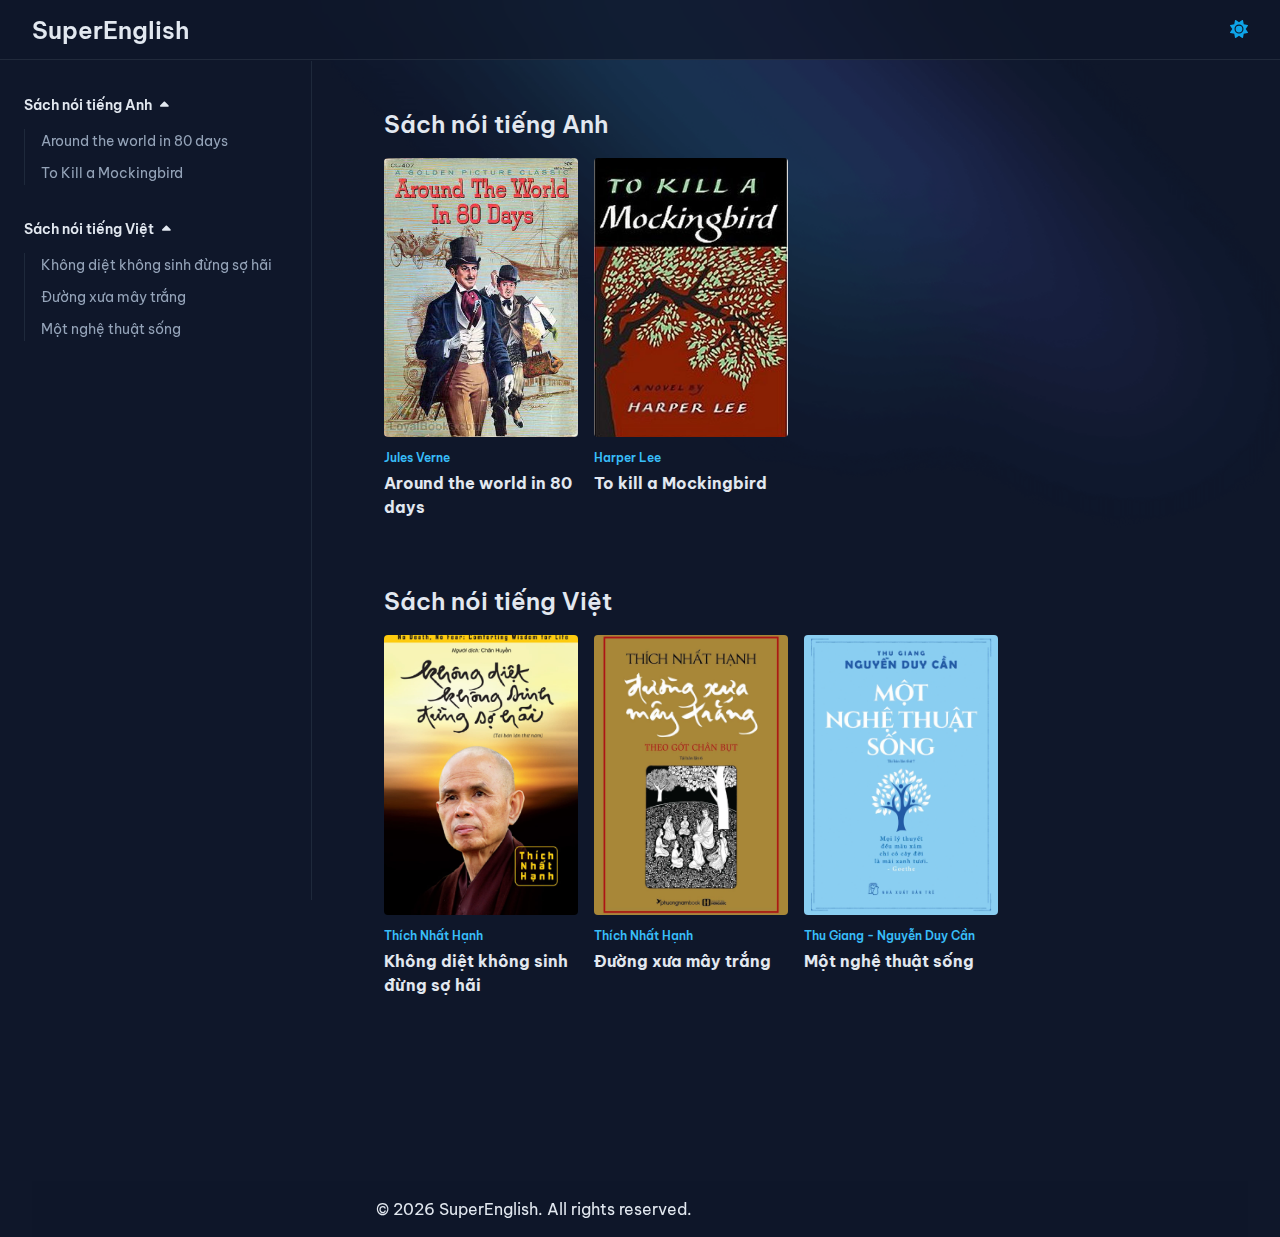
==== commit f4a5c0d9: "up" ====
--- a/index.html
+++ b/index.html
@@ -1,18 +1,26 @@
 <!DOCTYPE html>
-<html lang="en">
-  <head>
-    <meta charset="UTF-8" />
-    <link rel="icon" type="image/svg+xml" href="/vite.svg" />
-    <meta name="viewport" content="width=device-width, initial-scale=1.0" />
-    <title>Super English Book</title>
-    <link rel="preconnect" href="https://fonts.googleapis.com" />
-    <link rel="preconnect" href="https://fonts.gstatic.com" crossorigin />
-    <link href="https://fonts.googleapis.com/css2?family=Be+Vietnam+Pro:wght@400;500;600;700&display=swap" rel="stylesheet" />
-    <script type="module" crossorigin src="/assets/index-1d81d968.js"></script>
-    <link rel="stylesheet" href="/assets/index-73cc4f9e.css">
-  </head>
-  <body class="antialiased text-slate-500 dark:text-slate-400 bg-white dark:bg-slate-900">
-    <div id="root"></div>
-    
-  </body>
+<html lang="vi">
+    <head>
+        <meta charset="UTF-8" />
+        <link rel="icon" type="image/svg+xml" href="/vite.svg" />
+        <meta name="viewport" content="width=device-width, initial-scale=1.0" />
+        <meta http-equiv="cache-control" content="no-cache" />
+        <meta http-equiv="expires" content="0" />
+        <meta http-equiv="pragma" content="no-cache" />
+        <title>Super English</title>
+        <link rel="preconnect" href="https://fonts.googleapis.com" />
+        <link rel="preconnect" href="https://fonts.gstatic.com" crossorigin />
+        <link
+            href="https://fonts.googleapis.com/css2?family=Be+Vietnam+Pro:wght@400;500;600;700&display=swap"
+            rel="stylesheet"
+        />
+      <script type="module" crossorigin src="/assets/index-7de5f195.js"></script>
+      <link rel="stylesheet" href="/assets/index-446e0e4f.css">
+    </head>
+    <body
+        class="antialiased text-slate-500 dark:text-slate-400 bg-white dark:bg-slate-900"
+    >
+        <div id="root"></div>
+        
+    </body>
 </html>
--- a/assets/index-446e0e4f.css
+++ b/assets/index-446e0e4f.css
@@ -0,0 +1 @@
+@tailwind utilities;.text-10{font-size:10px}.text-12{font-size:12px}.text-14{font-size:14px}.text-16{font-size:16px}.text-18{font-size:18px}.text-22{font-size:22px}.text-24{font-size:24px}.text-30{font-size:30px}.leading-100{line-height:1}.leading-150{line-height:1.5}.progress-bar{--range-progress: 0;--buffered-width: 0}.progress-bar input[type=range]{-webkit-appearance:none;position:relative;--tw-bg-opacity: 1;background-color:#e2e8f0;background-color:rgba(226,232,240,var(--tw-bg-opacity))}.dark .progress-bar input[type=range]{--tw-bg-opacity: 1;background-color:#334155;background-color:rgba(51,65,85,var(--tw-bg-opacity))}.progress-bar input[type=range]{width:100%;height:2px;border-radius:2px;cursor:pointer}.progress-bar input[type=range]::-moz-range-track{position:relative;--tw-bg-opacity: 1;background-color:#e2e8f0;background-color:rgba(226,232,240,var(--tw-bg-opacity))}.dark .progress-bar input[type=range]::-moz-range-track{--tw-bg-opacity: 1;background-color:#334155;background-color:rgba(51,65,85,var(--tw-bg-opacity))}.progress-bar input[type=range]::-moz-range-track{width:100%;height:2px;border-radius:2px;cursor:pointer}.progress-bar input[type=range]:before{content:"";height:2px;--tw-bg-opacity: 1;background-color:#334155;background-color:rgba(51,65,85,var(--tw-bg-opacity))}.dark .progress-bar input[type=range]:before{--tw-bg-opacity: 1;background-color:#e2e8f0;background-color:rgba(226,232,240,var(--tw-bg-opacity))}.progress-bar input[type=range]:before{width:var(--range-progress);border-bottom-left-radius:2px;border-top-left-radius:2px;position:absolute;top:0;left:0;z-index:2}.progress-bar input[type=range]:after{content:"";transform:scaleX(var(--buffered-width));transform-origin:left;width:100%;height:100%;position:absolute;background-color:#0ea5e966}.dark .progress-bar input[type=range]:after{background-color:#38bdf866}.progress-bar input[type=range]:after{z-index:1}.progress-bar input[type=range]::-moz-range-progress{--tw-bg-opacity: 1;background-color:#334155;background-color:rgba(51,65,85,var(--tw-bg-opacity))}.dark .progress-bar input[type=range]::-moz-range-progress{--tw-bg-opacity: 1;background-color:#e2e8f0;background-color:rgba(226,232,240,var(--tw-bg-opacity))}.progress-bar input[type=range]::-moz-range-progress{border-bottom-left-radius:2px;border-top-left-radius:2px;height:2px}.progress-bar input[type=range]::-webkit-slider-thumb{-webkit-appearance:none;height:8px;width:8px;border-radius:50%;border:none;--tw-bg-opacity: 1;background-color:#334155;background-color:rgba(51,65,85,var(--tw-bg-opacity))}.dark .progress-bar input[type=range]::-webkit-slider-thumb{--tw-bg-opacity: 1;background-color:#e2e8f0;background-color:rgba(226,232,240,var(--tw-bg-opacity))}.progress-bar input[type=range]::-webkit-slider-thumb{cursor:pointer;position:relative;z-index:2}.progress-bar input[type=range]:active::-webkit-slider-thumb{transform:scale(1.2)}.progress-bar input[type=range]::-moz-range-thumb{height:8px;width:8px;border-radius:50%;--tw-bg-opacity: 1;background-color:#334155;background-color:rgba(51,65,85,var(--tw-bg-opacity))}.dark .progress-bar input[type=range]::-moz-range-thumb{--tw-bg-opacity: 1;background-color:#e2e8f0;background-color:rgba(226,232,240,var(--tw-bg-opacity))}.progress-bar input[type=range]::-moz-range-thumb{cursor:pointer;border:transparent;position:relative}.progress-bar input[type=range]:active::-moz-range-thumb{transform:scale(1.2)}@media (min-width: 640px){.sm\:w-1\/3{width:33.333333%}.sm\:px-6{padding-left:1.5rem;padding-right:1.5rem}.sm\:text-14{font-size:14px}.sm\:text-30{font-size:30px}}@media (min-width: 1024px){.lg\:top-\[3\.8125rem\]{top:3.8125rem}.lg\:z-20{z-index:20}.lg\:mx-0{margin-left:0;margin-right:0}.lg\:mx-8{margin-left:2rem;margin-right:2rem}.lg\:mb-0{margin-bottom:0}.lg\:mb-1{margin-bottom:.25rem}.lg\:mr-4{margin-right:1rem}.lg\:mr-8{margin-right:2rem}.lg\:mt-0{margin-top:0}.lg\:block{display:block}.lg\:flex{display:flex}.lg\:hidden{display:none}.lg\:w-1\/4{width:25%}.lg\:w-\[200px\]{width:200px}.lg\:translate-y-0{--tw-translate-y: 0px;transform:translate(var(--tw-translate-x)) rotate(var(--tw-rotate)) skew(var(--tw-skew-x)) skewY(var(--tw-skew-y)) scaleX(var(--tw-scale-x)) scaleY(var(--tw-scale-y));transform:translate(var(--tw-translate-x),var(--tw-translate-y)) rotate(var(--tw-rotate)) skew(var(--tw-skew-x)) skewY(var(--tw-skew-y)) scaleX(var(--tw-scale-x)) scaleY(var(--tw-scale-y))}.lg\:flex-row{flex-direction:row}.lg\:flex-col{flex-direction:column}.lg\:items-start{align-items:flex-start}.lg\:space-y-2>:not([hidden])~:not([hidden]){--tw-space-y-reverse: 0;margin-top:calc(.5rem * (1 - var(--tw-space-y-reverse)));margin-top:.5rem;margin-top:calc(.5rem * calc(1 - var(--tw-space-y-reverse)));margin-bottom:0rem;margin-bottom:calc(.5rem * var(--tw-space-y-reverse))}.lg\:border-r{border-right-width:1px}.lg\:bg-transparent{background-color:transparent}.lg\:px-10{padding-left:2.5rem;padding-right:2.5rem}.lg\:px-8{padding-left:2rem;padding-right:2rem}.lg\:pb-\[130px\]{padding-bottom:130px}.lg\:pl-\[19\.5rem\]{padding-left:19.5rem}.lg\:pt-0{padding-top:0}.lg\:text-sm{font-size:.875rem;line-height:1.25rem}.lg\:leading-6{line-height:1.5rem}.lg\:text-16{font-size:16px}.dark .lg\:dark\:bg-transparent{background-color:transparent}}*,:before,:after{box-sizing:border-box;border-width:0;border-style:solid;border-color:#e5e7eb}:before,:after{--tw-content: ""}html{line-height:1.5;-webkit-text-size-adjust:100%;-moz-tab-size:4;-o-tab-size:4;tab-size:4;font-family:ui-sans-serif,system-ui,-apple-system,Segoe UI,Roboto,Ubuntu,Cantarell,Noto Sans,sans-serif,BlinkMacSystemFont,Segoe UI,Roboto,Helvetica Neue,Arial,Noto Sans,sans-serif,"Apple Color Emoji","Segoe UI Emoji",Segoe UI Symbol,"Noto Color Emoji";font-feature-settings:normal;font-variation-settings:normal}body{margin:0;line-height:inherit}hr{height:0;color:inherit;border-top-width:1px}abbr:where([title]){text-decoration:underline;-webkit-text-decoration:underline dotted;text-decoration:underline dotted}h1,h2,h3,h4,h5,h6{font-size:inherit;font-weight:inherit}a{color:inherit;text-decoration:inherit}b,strong{font-weight:bolder}code,kbd,samp,pre{font-family:ui-monospace,SFMono-Regular,Menlo,Monaco,Consolas,Liberation Mono,Courier New,monospace;font-size:1em}small{font-size:80%}sub,sup{font-size:75%;line-height:0;position:relative;vertical-align:baseline}sub{bottom:-.25em}sup{top:-.5em}table{text-indent:0;border-color:inherit;border-collapse:collapse}button,input,optgroup,select,textarea{font-family:inherit;font-feature-settings:inherit;font-variation-settings:inherit;font-size:100%;font-weight:inherit;line-height:inherit;color:inherit;margin:0;padding:0}button,select{text-transform:none}button,[type=button],[type=reset],[type=submit]{-webkit-appearance:button;background-color:transparent;background-image:none}:-moz-focusring{outline:auto}:-moz-ui-invalid{box-shadow:none}progress{vertical-align:baseline}::-webkit-inner-spin-button,::-webkit-outer-spin-button{height:auto}[type=search]{-webkit-appearance:textfield;outline-offset:-2px}::-webkit-search-decoration{-webkit-appearance:none}::-webkit-file-upload-button{-webkit-appearance:button;font:inherit}summary{display:list-item}blockquote,dl,dd,h1,h2,h3,h4,h5,h6,hr,figure,p,pre{margin:0}fieldset{margin:0;padding:0}legend{padding:0}ol,ul,menu{list-style:none;margin:0;padding:0}dialog{padding:0}textarea{resize:vertical}input::-moz-placeholder,textarea::-moz-placeholder{opacity:1;color:#9ca3af}input::placeholder,textarea::placeholder{opacity:1;color:#9ca3af}button,[role=button]{cursor:pointer}:disabled{cursor:default}img,svg,video,canvas,audio,iframe,embed,object{display:block;vertical-align:middle}img,video{max-width:100%;height:auto}[hidden]{display:none}*,:before,:after{--tw-border-spacing-x: 0;--tw-border-spacing-y: 0;--tw-translate-x: 0;--tw-translate-y: 0;--tw-rotate: 0;--tw-skew-x: 0;--tw-skew-y: 0;--tw-scale-x: 1;--tw-scale-y: 1;--tw-pan-x: ;--tw-pan-y: ;--tw-pinch-zoom: ;--tw-scroll-snap-strictness: proximity;--tw-gradient-from-position: ;--tw-gradient-via-position: ;--tw-gradient-to-position: ;--tw-ordinal: ;--tw-slashed-zero: ;--tw-numeric-figure: ;--tw-numeric-spacing: ;--tw-numeric-fraction: ;--tw-ring-inset: ;--tw-ring-offset-width: 0px;--tw-ring-offset-color: #fff;--tw-ring-color: rgba(59, 130, 246, .5);--tw-ring-offset-shadow: 0 0 rgba(0,0,0,0);--tw-ring-shadow: 0 0 rgba(0,0,0,0);--tw-shadow: 0 0 rgba(0,0,0,0);--tw-shadow-colored: 0 0 rgba(0,0,0,0);--tw-blur: ;--tw-brightness: ;--tw-contrast: ;--tw-grayscale: ;--tw-hue-rotate: ;--tw-invert: ;--tw-saturate: ;--tw-sepia: ;--tw-drop-shadow: ;--tw-backdrop-blur: ;--tw-backdrop-brightness: ;--tw-backdrop-contrast: ;--tw-backdrop-grayscale: ;--tw-backdrop-hue-rotate: ;--tw-backdrop-invert: ;--tw-backdrop-opacity: ;--tw-backdrop-saturate: ;--tw-backdrop-sepia: }::backdrop{--tw-border-spacing-x: 0;--tw-border-spacing-y: 0;--tw-translate-x: 0;--tw-translate-y: 0;--tw-rotate: 0;--tw-skew-x: 0;--tw-skew-y: 0;--tw-scale-x: 1;--tw-scale-y: 1;--tw-pan-x: ;--tw-pan-y: ;--tw-pinch-zoom: ;--tw-scroll-snap-strictness: proximity;--tw-gradient-from-position: ;--tw-gradient-via-position: ;--tw-gradient-to-position: ;--tw-ordinal: ;--tw-slashed-zero: ;--tw-numeric-figure: ;--tw-numeric-spacing: ;--tw-numeric-fraction: ;--tw-ring-inset: ;--tw-ring-offset-width: 0px;--tw-ring-offset-color: #fff;--tw-ring-color: rgba(59, 130, 246, .5);--tw-ring-offset-shadow: 0 0 rgba(0,0,0,0);--tw-ring-shadow: 0 0 rgba(0,0,0,0);--tw-shadow: 0 0 rgba(0,0,0,0);--tw-shadow-colored: 0 0 rgba(0,0,0,0);--tw-blur: ;--tw-brightness: ;--tw-contrast: ;--tw-grayscale: ;--tw-hue-rotate: ;--tw-invert: ;--tw-saturate: ;--tw-sepia: ;--tw-drop-shadow: ;--tw-backdrop-blur: ;--tw-backdrop-brightness: ;--tw-backdrop-contrast: ;--tw-backdrop-grayscale: ;--tw-backdrop-hue-rotate: ;--tw-backdrop-invert: ;--tw-backdrop-opacity: ;--tw-backdrop-saturate: ;--tw-backdrop-sepia: }.container{width:100%;margin-right:auto;margin-left:auto;padding-right:1rem;padding-left:1rem}@media (min-width: 640px){.container{max-width:640px;padding-right:2rem;padding-left:2rem}}@media (min-width: 768px){.container{max-width:768px}}@media (min-width: 1024px){.container{max-width:1024px;padding-right:4rem;padding-left:4rem}}@media (min-width: 1280px){.container{max-width:1280px;padding-right:5rem;padding-left:5rem}}@media (min-width: 1536px){.container{max-width:1536px;padding-right:6rem;padding-left:6rem}}.fixed{position:fixed}.absolute{position:absolute}.relative{position:relative}.inset-0{top:0;right:0;bottom:0;left:0}.inset-1\/2{top:50%;right:50%;bottom:50%;left:50%}.inset-x-0{left:0;right:0}.bottom-0{bottom:0}.left-0{left:0}.left-\[max\(0px\,calc\(50\%-40rem\)\)\]{left:max(0px,calc(50% - 40rem))}.left-auto{left:auto}.right-0{right:0}.right-4{right:1rem}.right-auto{right:auto}.top-0{top:0}.top-4{top:1rem}.z-20{z-index:20}.z-40{z-index:40}.z-50{z-index:50}.-mx-2{margin-left:-.5rem;margin-right:-.5rem}.-my-4{margin-top:-1rem;margin-bottom:-1rem}.mx-4{margin-left:1rem;margin-right:1rem}.mx-auto{margin-left:auto;margin-right:auto}.-ml-px{margin-left:-1px}.mb-1{margin-bottom:.25rem}.mb-16{margin-bottom:4rem}.mb-2{margin-bottom:.5rem}.mb-3{margin-bottom:.75rem}.mb-4{margin-bottom:1rem}.mb-5{margin-bottom:1.25rem}.mb-8{margin-bottom:2rem}.ml-2{margin-left:.5rem}.ml-4{margin-left:1rem}.ml-5{margin-left:1.25rem}.mr-2{margin-right:.5rem}.mr-4{margin-right:1rem}.mr-8{margin-right:2rem}.mt-1{margin-top:.25rem}.mt-3{margin-top:.75rem}.mt-8{margin-top:2rem}.block{display:block}.flex{display:flex}.table{display:table}.hidden{display:none}.h-8{height:2rem}.h-\[40px\]{height:40px}.min-h-screen{min-height:100vh}.w-1\/2{width:50%}.w-14{width:3.5rem}.w-4{width:1rem}.w-8{width:2rem}.w-\[150px\]{width:150px}.w-\[19\.5rem\]{width:19.5rem}.w-\[200px\]{width:200px}.w-\[22px\]{width:22px}.w-\[40px\]{width:40px}.w-\[42px\]{width:42px}.w-full{width:100%}.max-w-7xl{max-width:80rem}.max-w-\[calc\(100\%-38px\)\]{max-width:calc(100% - 38px)}.max-w-\[calc\(100\%-50px\)\]{max-width:calc(100% - 50px)}.flex-none{flex:none}.-translate-x-1\/2{--tw-translate-x: -50%;transform:translate(-50%,var(--tw-translate-y)) rotate(var(--tw-rotate)) skew(var(--tw-skew-x)) skewY(var(--tw-skew-y)) scaleX(var(--tw-scale-x)) scaleY(var(--tw-scale-y));transform:translate(var(--tw-translate-x),var(--tw-translate-y)) rotate(var(--tw-rotate)) skew(var(--tw-skew-x)) skewY(var(--tw-skew-y)) scaleX(var(--tw-scale-x)) scaleY(var(--tw-scale-y))}.-translate-y-1\/2{--tw-translate-y: -50%;transform:translate(var(--tw-translate-x),-50%) rotate(var(--tw-rotate)) skew(var(--tw-skew-x)) skewY(var(--tw-skew-y)) scaleX(var(--tw-scale-x)) scaleY(var(--tw-scale-y));transform:translate(var(--tw-translate-x),var(--tw-translate-y)) rotate(var(--tw-rotate)) skew(var(--tw-skew-x)) skewY(var(--tw-skew-y)) scaleX(var(--tw-scale-x)) scaleY(var(--tw-scale-y))}.-translate-y-\[120px\]{--tw-translate-y: -120px;transform:translate(var(--tw-translate-x),-120px) rotate(var(--tw-rotate)) skew(var(--tw-skew-x)) skewY(var(--tw-skew-y)) scaleX(var(--tw-scale-x)) scaleY(var(--tw-scale-y));transform:translate(var(--tw-translate-x),var(--tw-translate-y)) rotate(var(--tw-rotate)) skew(var(--tw-skew-x)) skewY(var(--tw-skew-y)) scaleX(var(--tw-scale-x)) scaleY(var(--tw-scale-y))}.translate-y-0{--tw-translate-y: 0px;transform:translate(var(--tw-translate-x)) rotate(var(--tw-rotate)) skew(var(--tw-skew-x)) skewY(var(--tw-skew-y)) scaleX(var(--tw-scale-x)) scaleY(var(--tw-scale-y));transform:translate(var(--tw-translate-x),var(--tw-translate-y)) rotate(var(--tw-rotate)) skew(var(--tw-skew-x)) skewY(var(--tw-skew-y)) scaleX(var(--tw-scale-x)) scaleY(var(--tw-scale-y))}.transform{transform:translate(var(--tw-translate-x),var(--tw-translate-y)) rotate(var(--tw-rotate)) skew(var(--tw-skew-x)) skewY(var(--tw-skew-y)) scaleX(var(--tw-scale-x)) scaleY(var(--tw-scale-y))}.cursor-not-allowed{cursor:not-allowed}.cursor-pointer{cursor:pointer}.resize{resize:both}.flex-col{flex-direction:column}.flex-col-reverse{flex-direction:column-reverse}.flex-wrap{flex-wrap:wrap}.items-center{align-items:center}.justify-center{justify-content:center}.justify-between{justify-content:space-between}.space-y-6>:not([hidden])~:not([hidden]){--tw-space-y-reverse: 0;margin-top:calc(1.5rem * (1 - var(--tw-space-y-reverse)));margin-top:1.5rem;margin-top:calc(1.5rem * calc(1 - var(--tw-space-y-reverse)));margin-bottom:0rem;margin-bottom:calc(1.5rem * var(--tw-space-y-reverse))}.overflow-hidden{overflow:hidden}.overflow-y-auto{overflow-y:auto}.text-ellipsis{text-overflow:ellipsis}.whitespace-nowrap{white-space:nowrap}.rounded{border-radius:.25rem}.rounded-full{border-radius:9999px}.border{border-width:1px}.border-b{border-bottom-width:1px}.border-l{border-left-width:1px}.border-t{border-top-width:1px}.border-slate-100{--tw-border-opacity: 1;border-color:#f1f5f9;border-color:rgba(241,245,249,var(--tw-border-opacity))}.border-slate-200{--tw-border-opacity: 1;border-color:#e2e8f0;border-color:rgba(226,232,240,var(--tw-border-opacity))}.border-slate-900\/10{border-color:#0f172a1a}.border-transparent{border-color:transparent}.bg-black\/20{background-color:#0003}.bg-sky-400\/20{background-color:#38bdf833}.bg-sky-400\/40{background-color:#38bdf866}.bg-slate-200{--tw-bg-opacity: 1;background-color:#e2e8f0;background-color:rgba(226,232,240,var(--tw-bg-opacity))}.bg-slate-700{--tw-bg-opacity: 1;background-color:#334155;background-color:rgba(51,65,85,var(--tw-bg-opacity))}.bg-white{--tw-bg-opacity: 1;background-color:#fff;background-color:rgba(255,255,255,var(--tw-bg-opacity))}.bg-white\/60{background-color:#fff9}.bg-white\/75{background-color:#ffffffbf}.bg-white\/90{background-color:#ffffffe6}.object-fill{-o-object-fit:fill;object-fit:fill}.object-center{-o-object-position:center;object-position:center}.px-0{padding-left:0;padding-right:0}.px-2{padding-left:.5rem;padding-right:.5rem}.px-4{padding-left:1rem;padding-right:1rem}.px-6{padding-left:1.5rem;padding-right:1.5rem}.py-4{padding-top:1rem;padding-bottom:1rem}.pb-4{padding-bottom:1rem}.pb-\[120px\]{padding-bottom:120px}.pl-4{padding-left:1rem}.pl-\[2px\]{padding-left:2px}.pr-1{padding-right:.25rem}.pt-10{padding-top:2.5rem}.pt-\[144\%\]{padding-top:144%}.pt-\[288px\]{padding-top:288px}.text-center{text-align:center}.font-bold{font-weight:700}.font-semibold{font-weight:600}.uppercase{text-transform:uppercase}.text-sky-400{--tw-text-opacity: 1;color:#38bdf8;color:rgba(56,189,248,var(--tw-text-opacity))}.text-sky-500{--tw-text-opacity: 1;color:#0ea5e9;color:rgba(14,165,233,var(--tw-text-opacity))}.text-slate-200{--tw-text-opacity: 1;color:#e2e8f0;color:rgba(226,232,240,var(--tw-text-opacity))}.text-slate-500{--tw-text-opacity: 1;color:#64748b;color:rgba(100,116,139,var(--tw-text-opacity))}.text-slate-700{--tw-text-opacity: 1;color:#334155;color:rgba(51,65,85,var(--tw-text-opacity))}.text-slate-900{--tw-text-opacity: 1;color:#0f172a;color:rgba(15,23,42,var(--tw-text-opacity))}.antialiased{-webkit-font-smoothing:antialiased;-moz-osx-font-smoothing:grayscale}.opacity-60{opacity:.6}.outline{outline-style:solid}.filter{filter:var(--tw-blur) var(--tw-brightness) var(--tw-contrast) var(--tw-grayscale) var(--tw-hue-rotate) var(--tw-invert) var(--tw-saturate) var(--tw-sepia) var(--tw-drop-shadow)}.backdrop-blur{--tw-backdrop-blur: blur(8px);-webkit-backdrop-filter:blur(8px) var(--tw-backdrop-brightness) var(--tw-backdrop-contrast) var(--tw-backdrop-grayscale) var(--tw-backdrop-hue-rotate) var(--tw-backdrop-invert) var(--tw-backdrop-opacity) var(--tw-backdrop-saturate) var(--tw-backdrop-sepia);backdrop-filter:blur(8px) var(--tw-backdrop-brightness) var(--tw-backdrop-contrast) var(--tw-backdrop-grayscale) var(--tw-backdrop-hue-rotate) var(--tw-backdrop-invert) var(--tw-backdrop-opacity) var(--tw-backdrop-saturate) var(--tw-backdrop-sepia);-webkit-backdrop-filter:var(--tw-backdrop-blur) var(--tw-backdrop-brightness) var(--tw-backdrop-contrast) var(--tw-backdrop-grayscale) var(--tw-backdrop-hue-rotate) var(--tw-backdrop-invert) var(--tw-backdrop-opacity) var(--tw-backdrop-saturate) var(--tw-backdrop-sepia);backdrop-filter:var(--tw-backdrop-blur) var(--tw-backdrop-brightness) var(--tw-backdrop-contrast) var(--tw-backdrop-grayscale) var(--tw-backdrop-hue-rotate) var(--tw-backdrop-invert) var(--tw-backdrop-opacity) var(--tw-backdrop-saturate) var(--tw-backdrop-sepia)}.backdrop-blur-lg{--tw-backdrop-blur: blur(16px);-webkit-backdrop-filter:blur(16px) var(--tw-backdrop-brightness) var(--tw-backdrop-contrast) var(--tw-backdrop-grayscale) var(--tw-backdrop-hue-rotate) var(--tw-backdrop-invert) var(--tw-backdrop-opacity) var(--tw-backdrop-saturate) var(--tw-backdrop-sepia);backdrop-filter:blur(16px) var(--tw-backdrop-brightness) var(--tw-backdrop-contrast) var(--tw-backdrop-grayscale) var(--tw-backdrop-hue-rotate) var(--tw-backdrop-invert) var(--tw-backdrop-opacity) var(--tw-backdrop-saturate) var(--tw-backdrop-sepia);-webkit-backdrop-filter:var(--tw-backdrop-blur) var(--tw-backdrop-brightness) var(--tw-backdrop-contrast) var(--tw-backdrop-grayscale) var(--tw-backdrop-hue-rotate) var(--tw-backdrop-invert) var(--tw-backdrop-opacity) var(--tw-backdrop-saturate) var(--tw-backdrop-sepia);backdrop-filter:var(--tw-backdrop-blur) var(--tw-backdrop-brightness) var(--tw-backdrop-contrast) var(--tw-backdrop-grayscale) var(--tw-backdrop-hue-rotate) var(--tw-backdrop-invert) var(--tw-backdrop-opacity) var(--tw-backdrop-saturate) var(--tw-backdrop-sepia)}.backdrop-blur-sm{--tw-backdrop-blur: blur(4px);-webkit-backdrop-filter:blur(4px) var(--tw-backdrop-brightness) var(--tw-backdrop-contrast) var(--tw-backdrop-grayscale) var(--tw-backdrop-hue-rotate) var(--tw-backdrop-invert) var(--tw-backdrop-opacity) var(--tw-backdrop-saturate) var(--tw-backdrop-sepia);backdrop-filter:blur(4px) var(--tw-backdrop-brightness) var(--tw-backdrop-contrast) var(--tw-backdrop-grayscale) var(--tw-backdrop-hue-rotate) var(--tw-backdrop-invert) var(--tw-backdrop-opacity) var(--tw-backdrop-saturate) var(--tw-backdrop-sepia);-webkit-backdrop-filter:var(--tw-backdrop-blur) var(--tw-backdrop-brightness) var(--tw-backdrop-contrast) var(--tw-backdrop-grayscale) var(--tw-backdrop-hue-rotate) var(--tw-backdrop-invert) var(--tw-backdrop-opacity) var(--tw-backdrop-saturate) var(--tw-backdrop-sepia);backdrop-filter:var(--tw-backdrop-blur) var(--tw-backdrop-brightness) var(--tw-backdrop-contrast) var(--tw-backdrop-grayscale) var(--tw-backdrop-hue-rotate) var(--tw-backdrop-invert) var(--tw-backdrop-opacity) var(--tw-backdrop-saturate) var(--tw-backdrop-sepia)}.transition{transition-property:color,background-color,border-color,text-decoration-color,fill,stroke,opacity,box-shadow,transform,filter,-webkit-backdrop-filter;transition-property:color,background-color,border-color,text-decoration-color,fill,stroke,opacity,box-shadow,transform,filter,backdrop-filter;transition-property:color,background-color,border-color,text-decoration-color,fill,stroke,opacity,box-shadow,transform,filter,backdrop-filter,-webkit-backdrop-filter;transition-timing-function:cubic-bezier(.4,0,.2,1);transition-duration:.15s}.transition-transform{transition-property:transform;transition-timing-function:cubic-bezier(.4,0,.2,1);transition-duration:.15s}.duration-300{transition-duration:.3s}.duration-500{transition-duration:.5s}:root{font-family:Be Vietnam Pro,sans-serif;line-height:1.5;font-weight:400;height:100%;font-synthesis:none;text-rendering:optimizeLegibility;-webkit-font-smoothing:antialiased;-moz-osx-font-smoothing:grayscale;-webkit-text-size-adjust:100%;-webkit-tap-highlight-color:transparent}body{min-height:100%;background-color:#0f172a}body::-webkit-scrollbar,body ::-webkit-scrollbar{width:4px}body::-webkit-scrollbar-track,body ::-webkit-scrollbar-track{box-shadow:inset 0 0 6px #0000004d}body::-webkit-scrollbar-thumb,body ::-webkit-scrollbar-thumb{background-color:#a9a9a9;border-radius:16px}.last\:mb-0:last-child{margin-bottom:0}.last\:border-b-0:last-child{border-bottom-width:0px}.hover\:border-slate-400:hover{--tw-border-opacity: 1;border-color:#94a3b8;border-color:rgba(148,163,184,var(--tw-border-opacity))}.hover\:bg-sky-400\/20:hover{background-color:#38bdf833}.hover\:bg-slate-200:hover{--tw-bg-opacity: 1;background-color:#e2e8f0;background-color:rgba(226,232,240,var(--tw-bg-opacity))}.hover\:text-slate-900:hover{--tw-text-opacity: 1;color:#0f172a;color:rgba(15,23,42,var(--tw-text-opacity))}.group:hover .group-hover\:block{display:block}.group:hover .group-hover\:hidden{display:none}.dark .dark\:border-slate-200\/5{border-color:#e2e8f00d}.dark .dark\:border-slate-300\/10{border-color:#cbd5e11a}.dark .dark\:border-slate-800{--tw-border-opacity: 1;border-color:#1e293b;border-color:rgba(30,41,59,var(--tw-border-opacity))}.dark .dark\:bg-slate-700{--tw-bg-opacity: 1;background-color:#334155;background-color:rgba(51,65,85,var(--tw-bg-opacity))}.dark .dark\:bg-slate-800\/40{background-color:#1e293b66}.dark .dark\:bg-slate-900{--tw-bg-opacity: 1;background-color:#0f172a;background-color:rgba(15,23,42,var(--tw-bg-opacity))}.dark .dark\:bg-slate-900\/75{background-color:#0f172abf}.dark .dark\:bg-slate-900\/95{background-color:#0f172af2}.dark .dark\:text-sky-400{--tw-text-opacity: 1;color:#38bdf8;color:rgba(56,189,248,var(--tw-text-opacity))}.dark .dark\:text-slate-200{--tw-text-opacity: 1;color:#e2e8f0;color:rgba(226,232,240,var(--tw-text-opacity))}.dark .dark\:text-slate-400{--tw-text-opacity: 1;color:#94a3b8;color:rgba(148,163,184,var(--tw-text-opacity))}.dark .dark\:hover\:border-slate-500:hover{--tw-border-opacity: 1;border-color:#64748b;border-color:rgba(100,116,139,var(--tw-border-opacity))}.dark .hover\:dark\:bg-slate-700:hover{--tw-bg-opacity: 1;background-color:#334155;background-color:rgba(51,65,85,var(--tw-bg-opacity))}.dark .dark\:hover\:text-slate-300:hover{--tw-text-opacity: 1;color:#cbd5e1;color:rgba(203,213,225,var(--tw-text-opacity))}@media (min-width: 640px){.sm\:w-1\/3{width:33.333333%}.sm\:px-6{padding-left:1.5rem;padding-right:1.5rem}}@media (min-width: 768px){.md\:px-8{padding-left:2rem;padding-right:2rem}}@media (min-width: 1024px){.lg\:top-\[3\.8125rem\]{top:3.8125rem}.lg\:z-20{z-index:20}.lg\:mx-0{margin-left:0;margin-right:0}.lg\:mx-8{margin-left:2rem;margin-right:2rem}.lg\:mb-0{margin-bottom:0}.lg\:mb-1{margin-bottom:.25rem}.lg\:mr-4{margin-right:1rem}.lg\:mr-8{margin-right:2rem}.lg\:mt-0{margin-top:0}.lg\:block{display:block}.lg\:flex{display:flex}.lg\:hidden{display:none}.lg\:w-1\/4{width:25%}.lg\:w-\[200px\]{width:200px}.lg\:translate-y-0{--tw-translate-y: 0px;transform:translate(var(--tw-translate-x)) rotate(var(--tw-rotate)) skew(var(--tw-skew-x)) skewY(var(--tw-skew-y)) scaleX(var(--tw-scale-x)) scaleY(var(--tw-scale-y));transform:translate(var(--tw-translate-x),var(--tw-translate-y)) rotate(var(--tw-rotate)) skew(var(--tw-skew-x)) skewY(var(--tw-skew-y)) scaleX(var(--tw-scale-x)) scaleY(var(--tw-scale-y))}.lg\:flex-row{flex-direction:row}.lg\:flex-col{flex-direction:column}.lg\:items-start{align-items:flex-start}.lg\:space-y-2>:not([hidden])~:not([hidden]){--tw-space-y-reverse: 0;margin-top:calc(.5rem * (1 - var(--tw-space-y-reverse)));margin-top:.5rem;margin-top:calc(.5rem * calc(1 - var(--tw-space-y-reverse)));margin-bottom:0rem;margin-bottom:calc(.5rem * var(--tw-space-y-reverse))}.lg\:border-r{border-right-width:1px}.lg\:bg-transparent{background-color:transparent}.lg\:px-10{padding-left:2.5rem;padding-right:2.5rem}.lg\:px-8{padding-left:2rem;padding-right:2rem}.lg\:pb-\[130px\]{padding-bottom:130px}.lg\:pl-\[19\.5rem\]{padding-left:19.5rem}.lg\:pt-0{padding-top:0}.lg\:text-sm{font-size:.875rem;line-height:1.25rem}.lg\:leading-6{line-height:1.5rem}.dark .lg\:dark\:bg-transparent{background-color:transparent}}
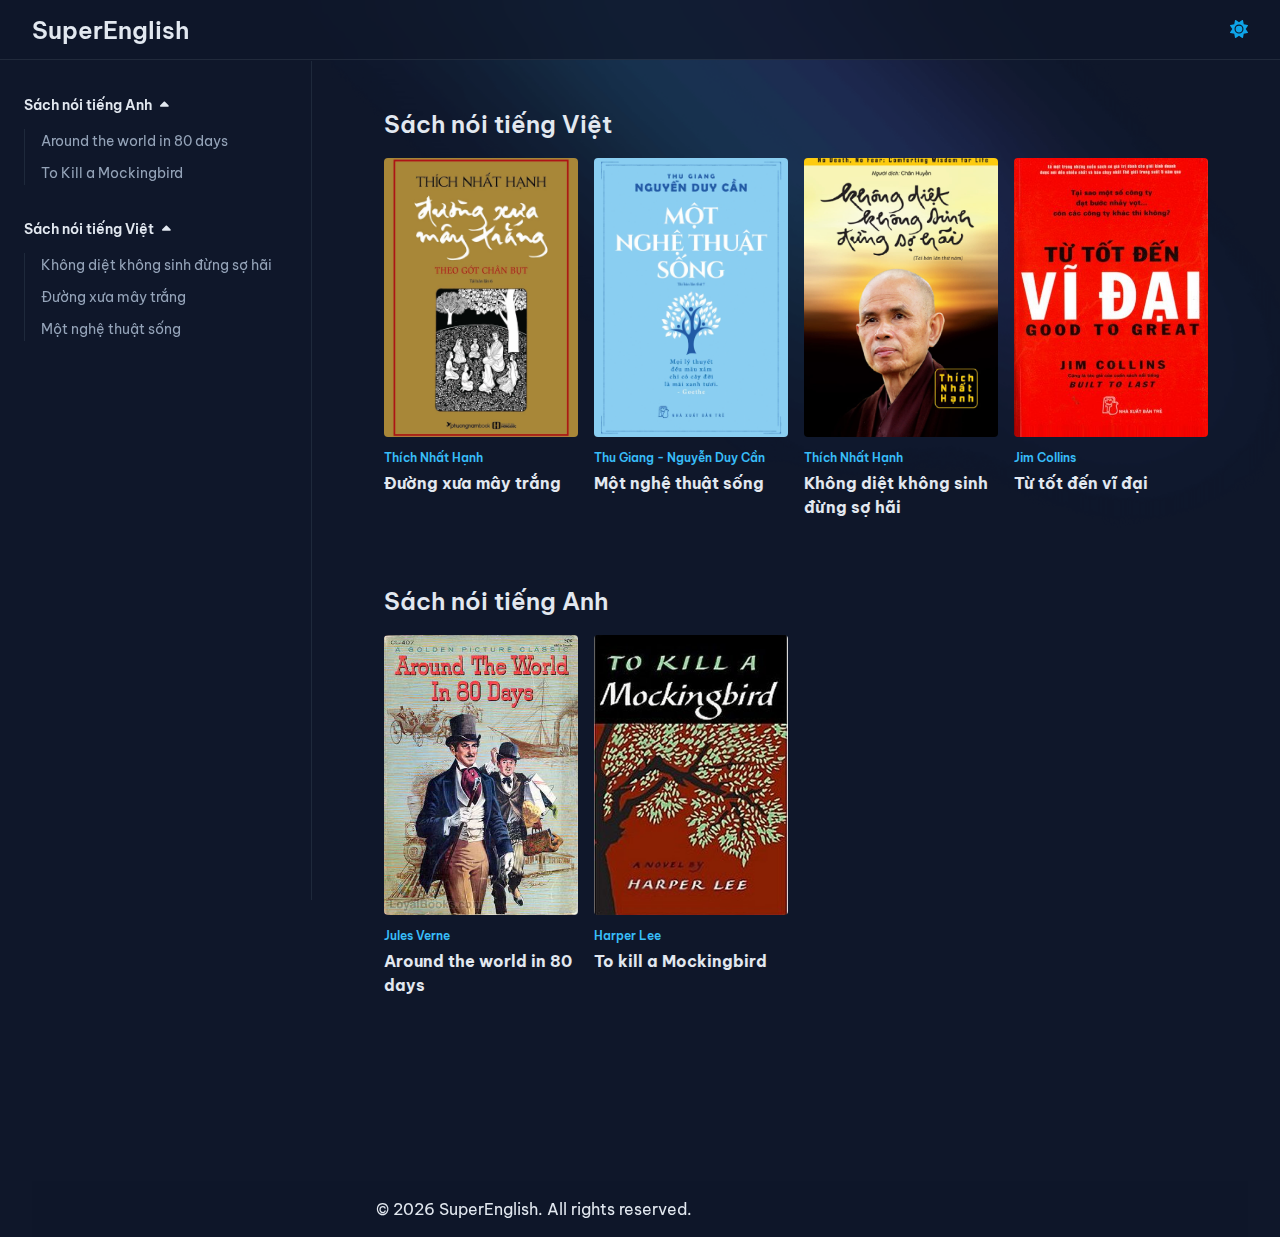
==== commit f72b032d: "up" ====
--- a/index.html
+++ b/index.html
@@ -14,8 +14,8 @@
             href="https://fonts.googleapis.com/css2?family=Be+Vietnam+Pro:wght@400;500;600;700&display=swap"
             rel="stylesheet"
         />
-      <script type="module" crossorigin src="/assets/index-7de5f195.js"></script>
-      <link rel="stylesheet" href="/assets/index-446e0e4f.css">
+      <script type="module" crossorigin src="/assets/index-ebe50c18.js"></script>
+      <link rel="stylesheet" href="/assets/index-ee9f5362.css">
     </head>
     <body
         class="antialiased text-slate-500 dark:text-slate-400 bg-white dark:bg-slate-900"
--- a/assets/index-ee9f5362.css
+++ b/assets/index-ee9f5362.css
@@ -0,0 +1 @@
+@tailwind utilities;.text-10{font-size:10px}.text-12{font-size:12px}.text-14{font-size:14px}.text-16{font-size:16px}.text-18{font-size:18px}.text-22{font-size:22px}.text-24{font-size:24px}.text-30{font-size:30px}.leading-100{line-height:1}.leading-150{line-height:1.5}.hide-scrollbar{-ms-overflow-style:none;scrollbar-width:none}.hide-scrollbar::-webkit-scrollbar{display:none}.progress-bar{--range-progress: 0;--buffered-width: 0}.progress-bar input[type=range]{-webkit-appearance:none;position:relative;--tw-bg-opacity: 1;background-color:#e2e8f0;background-color:rgba(226,232,240,var(--tw-bg-opacity))}.dark .progress-bar input[type=range]{--tw-bg-opacity: 1;background-color:#334155;background-color:rgba(51,65,85,var(--tw-bg-opacity))}.progress-bar input[type=range]{width:100%;height:2px;border-radius:2px;cursor:pointer}.progress-bar input[type=range]::-moz-range-track{position:relative;--tw-bg-opacity: 1;background-color:#e2e8f0;background-color:rgba(226,232,240,var(--tw-bg-opacity))}.dark .progress-bar input[type=range]::-moz-range-track{--tw-bg-opacity: 1;background-color:#334155;background-color:rgba(51,65,85,var(--tw-bg-opacity))}.progress-bar input[type=range]::-moz-range-track{width:100%;height:2px;border-radius:2px;cursor:pointer}.progress-bar input[type=range]:before{content:"";height:2px;--tw-bg-opacity: 1;background-color:#334155;background-color:rgba(51,65,85,var(--tw-bg-opacity))}.dark .progress-bar input[type=range]:before{--tw-bg-opacity: 1;background-color:#e2e8f0;background-color:rgba(226,232,240,var(--tw-bg-opacity))}.progress-bar input[type=range]:before{width:var(--range-progress);border-bottom-left-radius:2px;border-top-left-radius:2px;position:absolute;top:0;left:0;z-index:2}.progress-bar input[type=range]:after{content:"";transform:scaleX(var(--buffered-width));transform-origin:left;width:100%;height:100%;position:absolute;background-color:#0ea5e966}.dark .progress-bar input[type=range]:after{background-color:#38bdf866}.progress-bar input[type=range]:after{z-index:1}.progress-bar input[type=range]::-moz-range-progress{--tw-bg-opacity: 1;background-color:#334155;background-color:rgba(51,65,85,var(--tw-bg-opacity))}.dark .progress-bar input[type=range]::-moz-range-progress{--tw-bg-opacity: 1;background-color:#e2e8f0;background-color:rgba(226,232,240,var(--tw-bg-opacity))}.progress-bar input[type=range]::-moz-range-progress{border-bottom-left-radius:2px;border-top-left-radius:2px;height:2px}.progress-bar input[type=range]::-webkit-slider-thumb{-webkit-appearance:none;height:8px;width:8px;border-radius:50%;border:none;--tw-bg-opacity: 1;background-color:#334155;background-color:rgba(51,65,85,var(--tw-bg-opacity))}.dark .progress-bar input[type=range]::-webkit-slider-thumb{--tw-bg-opacity: 1;background-color:#e2e8f0;background-color:rgba(226,232,240,var(--tw-bg-opacity))}.progress-bar input[type=range]::-webkit-slider-thumb{cursor:pointer;position:relative;z-index:2}.progress-bar input[type=range]:active::-webkit-slider-thumb{transform:scale(1.2)}.progress-bar input[type=range]::-moz-range-thumb{height:8px;width:8px;border-radius:50%;--tw-bg-opacity: 1;background-color:#334155;background-color:rgba(51,65,85,var(--tw-bg-opacity))}.dark .progress-bar input[type=range]::-moz-range-thumb{--tw-bg-opacity: 1;background-color:#e2e8f0;background-color:rgba(226,232,240,var(--tw-bg-opacity))}.progress-bar input[type=range]::-moz-range-thumb{cursor:pointer;border:transparent;position:relative}.progress-bar input[type=range]:active::-moz-range-thumb{transform:scale(1.2)}@media (min-width: 640px){.sm\:w-1\/3{width:33.333333%}.sm\:flex-wrap{flex-wrap:wrap}.sm\:items-start{align-items:flex-start}.sm\:px-6{padding-left:1.5rem;padding-right:1.5rem}.sm\:text-14{font-size:14px}.sm\:text-30{font-size:30px}}@media (min-width: 1024px){.lg\:sticky{position:sticky}.lg\:top-\[106px\]{top:106px}.lg\:top-\[3\.8125rem\]{top:3.8125rem}.lg\:z-20{z-index:20}.lg\:mx-0{margin-left:0;margin-right:0}.lg\:mx-8{margin-left:2rem;margin-right:2rem}.lg\:mb-0{margin-bottom:0}.lg\:mb-1{margin-bottom:.25rem}.lg\:mr-4{margin-right:1rem}.lg\:mr-8{margin-right:2rem}.lg\:mt-0{margin-top:0}.lg\:block{display:block}.lg\:flex{display:flex}.lg\:hidden{display:none}.lg\:w-1\/4{width:25%}.lg\:w-\[200px\]{width:200px}.lg\:w-\[calc\(100\%-232px\)\]{width:calc(100% - 232px)}.lg\:translate-y-0{--tw-translate-y: 0px;transform:translate(var(--tw-translate-x)) rotate(var(--tw-rotate)) skew(var(--tw-skew-x)) skewY(var(--tw-skew-y)) scaleX(var(--tw-scale-x)) scaleY(var(--tw-scale-y));transform:translate(var(--tw-translate-x),var(--tw-translate-y)) rotate(var(--tw-rotate)) skew(var(--tw-skew-x)) skewY(var(--tw-skew-y)) scaleX(var(--tw-scale-x)) scaleY(var(--tw-scale-y))}.lg\:flex-row{flex-direction:row}.lg\:flex-col{flex-direction:column}.lg\:items-start{align-items:flex-start}.lg\:items-center{align-items:center}.lg\:space-y-2>:not([hidden])~:not([hidden]){--tw-space-y-reverse: 0;margin-top:calc(.5rem * (1 - var(--tw-space-y-reverse)));margin-top:.5rem;margin-top:calc(.5rem * calc(1 - var(--tw-space-y-reverse)));margin-bottom:0rem;margin-bottom:calc(.5rem * var(--tw-space-y-reverse))}.lg\:border-r{border-right-width:1px}.lg\:bg-transparent{background-color:transparent}.lg\:px-10{padding-left:2.5rem;padding-right:2.5rem}.lg\:px-4{padding-left:1rem;padding-right:1rem}.lg\:px-8{padding-left:2rem;padding-right:2rem}.lg\:pb-\[130px\]{padding-bottom:130px}.lg\:pl-\[19\.5rem\]{padding-left:19.5rem}.lg\:pt-0{padding-top:0}.lg\:text-sm{font-size:.875rem;line-height:1.25rem}.lg\:leading-6{line-height:1.5rem}.lg\:text-16{font-size:16px}.dark .lg\:dark\:bg-transparent{background-color:transparent}}*,:before,:after{box-sizing:border-box;border-width:0;border-style:solid;border-color:#e5e7eb}:before,:after{--tw-content: ""}html{line-height:1.5;-webkit-text-size-adjust:100%;-moz-tab-size:4;-o-tab-size:4;tab-size:4;font-family:ui-sans-serif,system-ui,-apple-system,Segoe UI,Roboto,Ubuntu,Cantarell,Noto Sans,sans-serif,BlinkMacSystemFont,Segoe UI,Roboto,Helvetica Neue,Arial,Noto Sans,sans-serif,"Apple Color Emoji","Segoe UI Emoji",Segoe UI Symbol,"Noto Color Emoji";font-feature-settings:normal;font-variation-settings:normal}body{margin:0;line-height:inherit}hr{height:0;color:inherit;border-top-width:1px}abbr:where([title]){text-decoration:underline;-webkit-text-decoration:underline dotted;text-decoration:underline dotted}h1,h2,h3,h4,h5,h6{font-size:inherit;font-weight:inherit}a{color:inherit;text-decoration:inherit}b,strong{font-weight:bolder}code,kbd,samp,pre{font-family:ui-monospace,SFMono-Regular,Menlo,Monaco,Consolas,Liberation Mono,Courier New,monospace;font-size:1em}small{font-size:80%}sub,sup{font-size:75%;line-height:0;position:relative;vertical-align:baseline}sub{bottom:-.25em}sup{top:-.5em}table{text-indent:0;border-color:inherit;border-collapse:collapse}button,input,optgroup,select,textarea{font-family:inherit;font-feature-settings:inherit;font-variation-settings:inherit;font-size:100%;font-weight:inherit;line-height:inherit;color:inherit;margin:0;padding:0}button,select{text-transform:none}button,[type=button],[type=reset],[type=submit]{-webkit-appearance:button;background-color:transparent;background-image:none}:-moz-focusring{outline:auto}:-moz-ui-invalid{box-shadow:none}progress{vertical-align:baseline}::-webkit-inner-spin-button,::-webkit-outer-spin-button{height:auto}[type=search]{-webkit-appearance:textfield;outline-offset:-2px}::-webkit-search-decoration{-webkit-appearance:none}::-webkit-file-upload-button{-webkit-appearance:button;font:inherit}summary{display:list-item}blockquote,dl,dd,h1,h2,h3,h4,h5,h6,hr,figure,p,pre{margin:0}fieldset{margin:0;padding:0}legend{padding:0}ol,ul,menu{list-style:none;margin:0;padding:0}dialog{padding:0}textarea{resize:vertical}input::-moz-placeholder,textarea::-moz-placeholder{opacity:1;color:#9ca3af}input::placeholder,textarea::placeholder{opacity:1;color:#9ca3af}button,[role=button]{cursor:pointer}:disabled{cursor:default}img,svg,video,canvas,audio,iframe,embed,object{display:block;vertical-align:middle}img,video{max-width:100%;height:auto}[hidden]{display:none}*,:before,:after{--tw-border-spacing-x: 0;--tw-border-spacing-y: 0;--tw-translate-x: 0;--tw-translate-y: 0;--tw-rotate: 0;--tw-skew-x: 0;--tw-skew-y: 0;--tw-scale-x: 1;--tw-scale-y: 1;--tw-pan-x: ;--tw-pan-y: ;--tw-pinch-zoom: ;--tw-scroll-snap-strictness: proximity;--tw-gradient-from-position: ;--tw-gradient-via-position: ;--tw-gradient-to-position: ;--tw-ordinal: ;--tw-slashed-zero: ;--tw-numeric-figure: ;--tw-numeric-spacing: ;--tw-numeric-fraction: ;--tw-ring-inset: ;--tw-ring-offset-width: 0px;--tw-ring-offset-color: #fff;--tw-ring-color: rgba(59, 130, 246, .5);--tw-ring-offset-shadow: 0 0 rgba(0,0,0,0);--tw-ring-shadow: 0 0 rgba(0,0,0,0);--tw-shadow: 0 0 rgba(0,0,0,0);--tw-shadow-colored: 0 0 rgba(0,0,0,0);--tw-blur: ;--tw-brightness: ;--tw-contrast: ;--tw-grayscale: ;--tw-hue-rotate: ;--tw-invert: ;--tw-saturate: ;--tw-sepia: ;--tw-drop-shadow: ;--tw-backdrop-blur: ;--tw-backdrop-brightness: ;--tw-backdrop-contrast: ;--tw-backdrop-grayscale: ;--tw-backdrop-hue-rotate: ;--tw-backdrop-invert: ;--tw-backdrop-opacity: ;--tw-backdrop-saturate: ;--tw-backdrop-sepia: }::backdrop{--tw-border-spacing-x: 0;--tw-border-spacing-y: 0;--tw-translate-x: 0;--tw-translate-y: 0;--tw-rotate: 0;--tw-skew-x: 0;--tw-skew-y: 0;--tw-scale-x: 1;--tw-scale-y: 1;--tw-pan-x: ;--tw-pan-y: ;--tw-pinch-zoom: ;--tw-scroll-snap-strictness: proximity;--tw-gradient-from-position: ;--tw-gradient-via-position: ;--tw-gradient-to-position: ;--tw-ordinal: ;--tw-slashed-zero: ;--tw-numeric-figure: ;--tw-numeric-spacing: ;--tw-numeric-fraction: ;--tw-ring-inset: ;--tw-ring-offset-width: 0px;--tw-ring-offset-color: #fff;--tw-ring-color: rgba(59, 130, 246, .5);--tw-ring-offset-shadow: 0 0 rgba(0,0,0,0);--tw-ring-shadow: 0 0 rgba(0,0,0,0);--tw-shadow: 0 0 rgba(0,0,0,0);--tw-shadow-colored: 0 0 rgba(0,0,0,0);--tw-blur: ;--tw-brightness: ;--tw-contrast: ;--tw-grayscale: ;--tw-hue-rotate: ;--tw-invert: ;--tw-saturate: ;--tw-sepia: ;--tw-drop-shadow: ;--tw-backdrop-blur: ;--tw-backdrop-brightness: ;--tw-backdrop-contrast: ;--tw-backdrop-grayscale: ;--tw-backdrop-hue-rotate: ;--tw-backdrop-invert: ;--tw-backdrop-opacity: ;--tw-backdrop-saturate: ;--tw-backdrop-sepia: }.container{width:100%;margin-right:auto;margin-left:auto;padding-right:1rem;padding-left:1rem}@media (min-width: 640px){.container{max-width:640px;padding-right:2rem;padding-left:2rem}}@media (min-width: 768px){.container{max-width:768px}}@media (min-width: 1024px){.container{max-width:1024px;padding-right:4rem;padding-left:4rem}}@media (min-width: 1280px){.container{max-width:1280px;padding-right:5rem;padding-left:5rem}}@media (min-width: 1536px){.container{max-width:1536px;padding-right:6rem;padding-left:6rem}}.fixed{position:fixed}.absolute{position:absolute}.relative{position:relative}.inset-0{top:0;right:0;bottom:0;left:0}.inset-1\/2{top:50%;right:50%;bottom:50%;left:50%}.inset-x-0{left:0;right:0}.bottom-0{bottom:0}.left-0{left:0}.left-\[max\(0px\,calc\(50\%-40rem\)\)\]{left:max(0px,calc(50% - 40rem))}.left-auto{left:auto}.right-0{right:0}.right-4{right:1rem}.right-auto{right:auto}.top-0{top:0}.top-4{top:1rem}.z-20{z-index:20}.z-40{z-index:40}.z-50{z-index:50}.-mx-2{margin-left:-.5rem;margin-right:-.5rem}.-my-4{margin-top:-1rem;margin-bottom:-1rem}.mx-4{margin-left:1rem;margin-right:1rem}.mx-auto{margin-left:auto;margin-right:auto}.-ml-px{margin-left:-1px}.mb-1{margin-bottom:.25rem}.mb-16{margin-bottom:4rem}.mb-2{margin-bottom:.5rem}.mb-3{margin-bottom:.75rem}.mb-4{margin-bottom:1rem}.mb-5{margin-bottom:1.25rem}.mb-8{margin-bottom:2rem}.ml-2{margin-left:.5rem}.ml-4{margin-left:1rem}.ml-5{margin-left:1.25rem}.mr-2{margin-right:.5rem}.mr-4{margin-right:1rem}.mr-8{margin-right:2rem}.mt-1{margin-top:.25rem}.mt-3{margin-top:.75rem}.mt-8{margin-top:2rem}.block{display:block}.flex{display:flex}.table{display:table}.hidden{display:none}.h-8{height:2rem}.h-\[40px\]{height:40px}.min-h-screen{min-height:100vh}.w-1\/2{width:50%}.w-14{width:3.5rem}.w-2\/5{width:40%}.w-4{width:1rem}.w-8{width:2rem}.w-\[150px\]{width:150px}.w-\[19\.5rem\]{width:19.5rem}.w-\[200px\]{width:200px}.w-\[22px\]{width:22px}.w-\[40px\]{width:40px}.w-\[42px\]{width:42px}.w-full{width:100%}.max-w-7xl{max-width:80rem}.max-w-\[calc\(100\%-38px\)\]{max-width:calc(100% - 38px)}.max-w-\[calc\(100\%-50px\)\]{max-width:calc(100% - 50px)}.flex-none{flex:none}.-translate-x-1\/2{--tw-translate-x: -50%;transform:translate(-50%,var(--tw-translate-y)) rotate(var(--tw-rotate)) skew(var(--tw-skew-x)) skewY(var(--tw-skew-y)) scaleX(var(--tw-scale-x)) scaleY(var(--tw-scale-y));transform:translate(var(--tw-translate-x),var(--tw-translate-y)) rotate(var(--tw-rotate)) skew(var(--tw-skew-x)) skewY(var(--tw-skew-y)) scaleX(var(--tw-scale-x)) scaleY(var(--tw-scale-y))}.-translate-y-1\/2{--tw-translate-y: -50%;transform:translate(var(--tw-translate-x),-50%) rotate(var(--tw-rotate)) skew(var(--tw-skew-x)) skewY(var(--tw-skew-y)) scaleX(var(--tw-scale-x)) scaleY(var(--tw-scale-y));transform:translate(var(--tw-translate-x),var(--tw-translate-y)) rotate(var(--tw-rotate)) skew(var(--tw-skew-x)) skewY(var(--tw-skew-y)) scaleX(var(--tw-scale-x)) scaleY(var(--tw-scale-y))}.-translate-y-\[120px\]{--tw-translate-y: -120px;transform:translate(var(--tw-translate-x),-120px) rotate(var(--tw-rotate)) skew(var(--tw-skew-x)) skewY(var(--tw-skew-y)) scaleX(var(--tw-scale-x)) scaleY(var(--tw-scale-y));transform:translate(var(--tw-translate-x),var(--tw-translate-y)) rotate(var(--tw-rotate)) skew(var(--tw-skew-x)) skewY(var(--tw-skew-y)) scaleX(var(--tw-scale-x)) scaleY(var(--tw-scale-y))}.translate-y-0{--tw-translate-y: 0px;transform:translate(var(--tw-translate-x)) rotate(var(--tw-rotate)) skew(var(--tw-skew-x)) skewY(var(--tw-skew-y)) scaleX(var(--tw-scale-x)) scaleY(var(--tw-scale-y));transform:translate(var(--tw-translate-x),var(--tw-translate-y)) rotate(var(--tw-rotate)) skew(var(--tw-skew-x)) skewY(var(--tw-skew-y)) scaleX(var(--tw-scale-x)) scaleY(var(--tw-scale-y))}.transform{transform:translate(var(--tw-translate-x),var(--tw-translate-y)) rotate(var(--tw-rotate)) skew(var(--tw-skew-x)) skewY(var(--tw-skew-y)) scaleX(var(--tw-scale-x)) scaleY(var(--tw-scale-y))}.cursor-not-allowed{cursor:not-allowed}.cursor-pointer{cursor:pointer}.resize{resize:both}.flex-col{flex-direction:column}.flex-col-reverse{flex-direction:column-reverse}.flex-wrap{flex-wrap:wrap}.flex-nowrap{flex-wrap:nowrap}.items-center{align-items:center}.justify-center{justify-content:center}.justify-between{justify-content:space-between}.space-y-6>:not([hidden])~:not([hidden]){--tw-space-y-reverse: 0;margin-top:calc(1.5rem * (1 - var(--tw-space-y-reverse)));margin-top:1.5rem;margin-top:calc(1.5rem * calc(1 - var(--tw-space-y-reverse)));margin-bottom:0rem;margin-bottom:calc(1.5rem * var(--tw-space-y-reverse))}.overflow-hidden{overflow:hidden}.overflow-x-auto{overflow-x:auto}.overflow-y-auto{overflow-y:auto}.text-ellipsis{text-overflow:ellipsis}.whitespace-nowrap{white-space:nowrap}.rounded{border-radius:.25rem}.rounded-full{border-radius:9999px}.border{border-width:1px}.border-b{border-bottom-width:1px}.border-l{border-left-width:1px}.border-t{border-top-width:1px}.border-slate-100{--tw-border-opacity: 1;border-color:#f1f5f9;border-color:rgba(241,245,249,var(--tw-border-opacity))}.border-slate-200{--tw-border-opacity: 1;border-color:#e2e8f0;border-color:rgba(226,232,240,var(--tw-border-opacity))}.border-slate-900\/10{border-color:#0f172a1a}.border-transparent{border-color:transparent}.bg-black\/20{background-color:#0003}.bg-sky-400\/20{background-color:#38bdf833}.bg-sky-400\/40{background-color:#38bdf866}.bg-slate-200{--tw-bg-opacity: 1;background-color:#e2e8f0;background-color:rgba(226,232,240,var(--tw-bg-opacity))}.bg-slate-700{--tw-bg-opacity: 1;background-color:#334155;background-color:rgba(51,65,85,var(--tw-bg-opacity))}.bg-white{--tw-bg-opacity: 1;background-color:#fff;background-color:rgba(255,255,255,var(--tw-bg-opacity))}.bg-white\/60{background-color:#fff9}.bg-white\/75{background-color:#ffffffbf}.bg-white\/90{background-color:#ffffffe6}.object-fill{-o-object-fit:fill;object-fit:fill}.object-center{-o-object-position:center;object-position:center}.px-0{padding-left:0;padding-right:0}.px-2{padding-left:.5rem;padding-right:.5rem}.px-4{padding-left:1rem;padding-right:1rem}.px-6{padding-left:1.5rem;padding-right:1.5rem}.py-4{padding-top:1rem;padding-bottom:1rem}.pb-4{padding-bottom:1rem}.pb-\[120px\]{padding-bottom:120px}.pl-4{padding-left:1rem}.pl-\[2px\]{padding-left:2px}.pr-1{padding-right:.25rem}.pt-10{padding-top:2.5rem}.pt-\[144\%\]{padding-top:144%}.pt-\[288px\]{padding-top:288px}.text-center{text-align:center}.font-bold{font-weight:700}.font-semibold{font-weight:600}.uppercase{text-transform:uppercase}.text-sky-400{--tw-text-opacity: 1;color:#38bdf8;color:rgba(56,189,248,var(--tw-text-opacity))}.text-sky-500{--tw-text-opacity: 1;color:#0ea5e9;color:rgba(14,165,233,var(--tw-text-opacity))}.text-slate-200{--tw-text-opacity: 1;color:#e2e8f0;color:rgba(226,232,240,var(--tw-text-opacity))}.text-slate-500{--tw-text-opacity: 1;color:#64748b;color:rgba(100,116,139,var(--tw-text-opacity))}.text-slate-700{--tw-text-opacity: 1;color:#334155;color:rgba(51,65,85,var(--tw-text-opacity))}.text-slate-900{--tw-text-opacity: 1;color:#0f172a;color:rgba(15,23,42,var(--tw-text-opacity))}.antialiased{-webkit-font-smoothing:antialiased;-moz-osx-font-smoothing:grayscale}.opacity-60{opacity:.6}.outline{outline-style:solid}.filter{filter:var(--tw-blur) var(--tw-brightness) var(--tw-contrast) var(--tw-grayscale) var(--tw-hue-rotate) var(--tw-invert) var(--tw-saturate) var(--tw-sepia) var(--tw-drop-shadow)}.backdrop-blur{--tw-backdrop-blur: blur(8px);-webkit-backdrop-filter:blur(8px) var(--tw-backdrop-brightness) var(--tw-backdrop-contrast) var(--tw-backdrop-grayscale) var(--tw-backdrop-hue-rotate) var(--tw-backdrop-invert) var(--tw-backdrop-opacity) var(--tw-backdrop-saturate) var(--tw-backdrop-sepia);backdrop-filter:blur(8px) var(--tw-backdrop-brightness) var(--tw-backdrop-contrast) var(--tw-backdrop-grayscale) var(--tw-backdrop-hue-rotate) var(--tw-backdrop-invert) var(--tw-backdrop-opacity) var(--tw-backdrop-saturate) var(--tw-backdrop-sepia);-webkit-backdrop-filter:var(--tw-backdrop-blur) var(--tw-backdrop-brightness) var(--tw-backdrop-contrast) var(--tw-backdrop-grayscale) var(--tw-backdrop-hue-rotate) var(--tw-backdrop-invert) var(--tw-backdrop-opacity) var(--tw-backdrop-saturate) var(--tw-backdrop-sepia);backdrop-filter:var(--tw-backdrop-blur) var(--tw-backdrop-brightness) var(--tw-backdrop-contrast) var(--tw-backdrop-grayscale) var(--tw-backdrop-hue-rotate) var(--tw-backdrop-invert) var(--tw-backdrop-opacity) var(--tw-backdrop-saturate) var(--tw-backdrop-sepia)}.backdrop-blur-lg{--tw-backdrop-blur: blur(16px);-webkit-backdrop-filter:blur(16px) var(--tw-backdrop-brightness) var(--tw-backdrop-contrast) var(--tw-backdrop-grayscale) var(--tw-backdrop-hue-rotate) var(--tw-backdrop-invert) var(--tw-backdrop-opacity) var(--tw-backdrop-saturate) var(--tw-backdrop-sepia);backdrop-filter:blur(16px) var(--tw-backdrop-brightness) var(--tw-backdrop-contrast) var(--tw-backdrop-grayscale) var(--tw-backdrop-hue-rotate) var(--tw-backdrop-invert) var(--tw-backdrop-opacity) var(--tw-backdrop-saturate) var(--tw-backdrop-sepia);-webkit-backdrop-filter:var(--tw-backdrop-blur) var(--tw-backdrop-brightness) var(--tw-backdrop-contrast) var(--tw-backdrop-grayscale) var(--tw-backdrop-hue-rotate) var(--tw-backdrop-invert) var(--tw-backdrop-opacity) var(--tw-backdrop-saturate) var(--tw-backdrop-sepia);backdrop-filter:var(--tw-backdrop-blur) var(--tw-backdrop-brightness) var(--tw-backdrop-contrast) var(--tw-backdrop-grayscale) var(--tw-backdrop-hue-rotate) var(--tw-backdrop-invert) var(--tw-backdrop-opacity) var(--tw-backdrop-saturate) var(--tw-backdrop-sepia)}.backdrop-blur-sm{--tw-backdrop-blur: blur(4px);-webkit-backdrop-filter:blur(4px) var(--tw-backdrop-brightness) var(--tw-backdrop-contrast) var(--tw-backdrop-grayscale) var(--tw-backdrop-hue-rotate) var(--tw-backdrop-invert) var(--tw-backdrop-opacity) var(--tw-backdrop-saturate) var(--tw-backdrop-sepia);backdrop-filter:blur(4px) var(--tw-backdrop-brightness) var(--tw-backdrop-contrast) var(--tw-backdrop-grayscale) var(--tw-backdrop-hue-rotate) var(--tw-backdrop-invert) var(--tw-backdrop-opacity) var(--tw-backdrop-saturate) var(--tw-backdrop-sepia);-webkit-backdrop-filter:var(--tw-backdrop-blur) var(--tw-backdrop-brightness) var(--tw-backdrop-contrast) var(--tw-backdrop-grayscale) var(--tw-backdrop-hue-rotate) var(--tw-backdrop-invert) var(--tw-backdrop-opacity) var(--tw-backdrop-saturate) var(--tw-backdrop-sepia);backdrop-filter:var(--tw-backdrop-blur) var(--tw-backdrop-brightness) var(--tw-backdrop-contrast) var(--tw-backdrop-grayscale) var(--tw-backdrop-hue-rotate) var(--tw-backdrop-invert) var(--tw-backdrop-opacity) var(--tw-backdrop-saturate) var(--tw-backdrop-sepia)}.transition{transition-property:color,background-color,border-color,text-decoration-color,fill,stroke,opacity,box-shadow,transform,filter,-webkit-backdrop-filter;transition-property:color,background-color,border-color,text-decoration-color,fill,stroke,opacity,box-shadow,transform,filter,backdrop-filter;transition-property:color,background-color,border-color,text-decoration-color,fill,stroke,opacity,box-shadow,transform,filter,backdrop-filter,-webkit-backdrop-filter;transition-timing-function:cubic-bezier(.4,0,.2,1);transition-duration:.15s}.transition-transform{transition-property:transform;transition-timing-function:cubic-bezier(.4,0,.2,1);transition-duration:.15s}.duration-300{transition-duration:.3s}:root{font-family:Be Vietnam Pro,sans-serif;line-height:1.5;font-weight:400;height:100%;font-synthesis:none;text-rendering:optimizeLegibility;-webkit-font-smoothing:antialiased;-moz-osx-font-smoothing:grayscale;-webkit-text-size-adjust:100%;-webkit-tap-highlight-color:transparent}body{min-height:100%;background-color:#0f172a}body::-webkit-scrollbar,body ::-webkit-scrollbar{width:4px}body::-webkit-scrollbar-track,body ::-webkit-scrollbar-track{box-shadow:inset 0 0 6px #0000004d}body::-webkit-scrollbar-thumb,body ::-webkit-scrollbar-thumb{background-color:#a9a9a9;border-radius:16px}.last\:mb-0:last-child{margin-bottom:0}.last\:border-b-0:last-child{border-bottom-width:0px}.hover\:border-slate-400:hover{--tw-border-opacity: 1;border-color:#94a3b8;border-color:rgba(148,163,184,var(--tw-border-opacity))}.hover\:bg-sky-400\/20:hover{background-color:#38bdf833}.hover\:bg-slate-200:hover{--tw-bg-opacity: 1;background-color:#e2e8f0;background-color:rgba(226,232,240,var(--tw-bg-opacity))}.hover\:text-slate-900:hover{--tw-text-opacity: 1;color:#0f172a;color:rgba(15,23,42,var(--tw-text-opacity))}.group:hover .group-hover\:block{display:block}.group:hover .group-hover\:hidden{display:none}.dark .dark\:border-slate-200\/5{border-color:#e2e8f00d}.dark .dark\:border-slate-300\/10{border-color:#cbd5e11a}.dark .dark\:border-slate-800{--tw-border-opacity: 1;border-color:#1e293b;border-color:rgba(30,41,59,var(--tw-border-opacity))}.dark .dark\:bg-slate-700{--tw-bg-opacity: 1;background-color:#334155;background-color:rgba(51,65,85,var(--tw-bg-opacity))}.dark .dark\:bg-slate-800\/40{background-color:#1e293b66}.dark .dark\:bg-slate-900{--tw-bg-opacity: 1;background-color:#0f172a;background-color:rgba(15,23,42,var(--tw-bg-opacity))}.dark .dark\:bg-slate-900\/75{background-color:#0f172abf}.dark .dark\:bg-slate-900\/95{background-color:#0f172af2}.dark .dark\:text-sky-400{--tw-text-opacity: 1;color:#38bdf8;color:rgba(56,189,248,var(--tw-text-opacity))}.dark .dark\:text-slate-200{--tw-text-opacity: 1;color:#e2e8f0;color:rgba(226,232,240,var(--tw-text-opacity))}.dark .dark\:text-slate-400{--tw-text-opacity: 1;color:#94a3b8;color:rgba(148,163,184,var(--tw-text-opacity))}.dark .dark\:hover\:border-slate-500:hover{--tw-border-opacity: 1;border-color:#64748b;border-color:rgba(100,116,139,var(--tw-border-opacity))}.dark .hover\:dark\:bg-slate-700:hover{--tw-bg-opacity: 1;background-color:#334155;background-color:rgba(51,65,85,var(--tw-bg-opacity))}.dark .dark\:hover\:text-slate-300:hover{--tw-text-opacity: 1;color:#cbd5e1;color:rgba(203,213,225,var(--tw-text-opacity))}@media (min-width: 640px){.sm\:w-1\/3{width:33.333333%}.sm\:flex-wrap{flex-wrap:wrap}.sm\:items-start{align-items:flex-start}.sm\:px-6{padding-left:1.5rem;padding-right:1.5rem}}@media (min-width: 768px){.md\:px-8{padding-left:2rem;padding-right:2rem}}@media (min-width: 1024px){.lg\:sticky{position:sticky}.lg\:top-\[106px\]{top:106px}.lg\:top-\[3\.8125rem\]{top:3.8125rem}.lg\:z-20{z-index:20}.lg\:mx-0{margin-left:0;margin-right:0}.lg\:mx-8{margin-left:2rem;margin-right:2rem}.lg\:mb-0{margin-bottom:0}.lg\:mb-1{margin-bottom:.25rem}.lg\:mr-4{margin-right:1rem}.lg\:mr-8{margin-right:2rem}.lg\:mt-0{margin-top:0}.lg\:block{display:block}.lg\:flex{display:flex}.lg\:hidden{display:none}.lg\:w-1\/4{width:25%}.lg\:w-\[200px\]{width:200px}.lg\:w-\[calc\(100\%-232px\)\]{width:calc(100% - 232px)}.lg\:translate-y-0{--tw-translate-y: 0px;transform:translate(var(--tw-translate-x)) rotate(var(--tw-rotate)) skew(var(--tw-skew-x)) skewY(var(--tw-skew-y)) scaleX(var(--tw-scale-x)) scaleY(var(--tw-scale-y));transform:translate(var(--tw-translate-x),var(--tw-translate-y)) rotate(var(--tw-rotate)) skew(var(--tw-skew-x)) skewY(var(--tw-skew-y)) scaleX(var(--tw-scale-x)) scaleY(var(--tw-scale-y))}.lg\:flex-row{flex-direction:row}.lg\:flex-col{flex-direction:column}.lg\:items-start{align-items:flex-start}.lg\:items-center{align-items:center}.lg\:space-y-2>:not([hidden])~:not([hidden]){--tw-space-y-reverse: 0;margin-top:calc(.5rem * (1 - var(--tw-space-y-reverse)));margin-top:.5rem;margin-top:calc(.5rem * calc(1 - var(--tw-space-y-reverse)));margin-bottom:0rem;margin-bottom:calc(.5rem * var(--tw-space-y-reverse))}.lg\:border-r{border-right-width:1px}.lg\:bg-transparent{background-color:transparent}.lg\:px-10{padding-left:2.5rem;padding-right:2.5rem}.lg\:px-4{padding-left:1rem;padding-right:1rem}.lg\:px-8{padding-left:2rem;padding-right:2rem}.lg\:pb-\[130px\]{padding-bottom:130px}.lg\:pl-\[19\.5rem\]{padding-left:19.5rem}.lg\:pt-0{padding-top:0}.lg\:text-sm{font-size:.875rem;line-height:1.25rem}.lg\:leading-6{line-height:1.5rem}.dark .lg\:dark\:bg-transparent{background-color:transparent}}
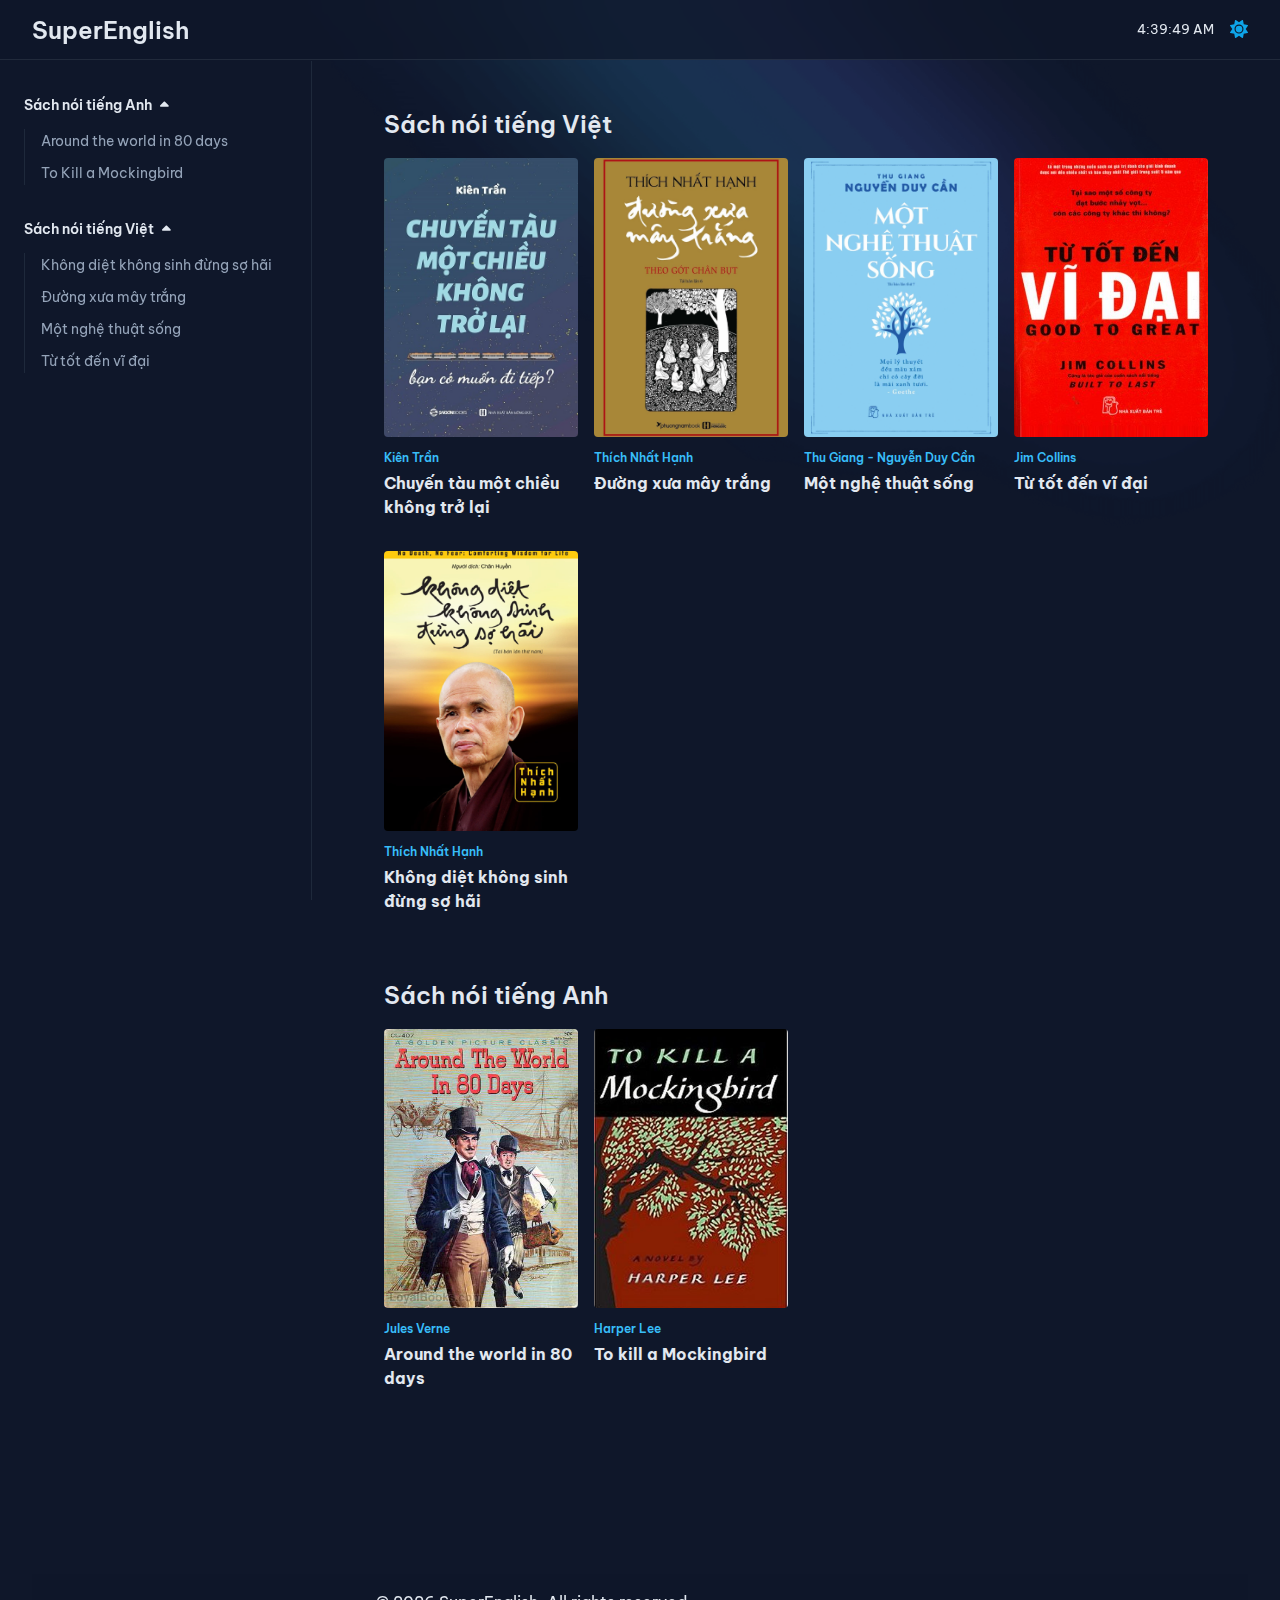
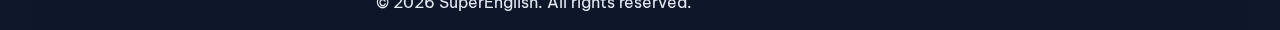
==== commit c700fbb4: "up" ====
--- a/index.html
+++ b/index.html
@@ -14,8 +14,8 @@
             href="https://fonts.googleapis.com/css2?family=Be+Vietnam+Pro:wght@400;500;600;700&display=swap"
             rel="stylesheet"
         />
-      <script type="module" crossorigin src="/assets/index-ebe50c18.js"></script>
-      <link rel="stylesheet" href="/assets/index-ee9f5362.css">
+      <script type="module" crossorigin src="/assets/index-ae45d4c6.js"></script>
+      <link rel="stylesheet" href="/assets/index-c418548c.css">
     </head>
     <body
         class="antialiased text-slate-500 dark:text-slate-400 bg-white dark:bg-slate-900"
--- a/assets/index-c418548c.css
+++ b/assets/index-c418548c.css
@@ -0,0 +1 @@
+@tailwind utilities;.text-10{font-size:10px}.text-11{font-size:11px}.text-12{font-size:12px}.text-13{font-size:13px}.text-14{font-size:14px}.text-16{font-size:16px}.text-18{font-size:18px}.text-20{font-size:20px}.text-22{font-size:22px}.text-24{font-size:24px}.leading-100{line-height:1}.leading-150{line-height:1.5}.hide-scrollbar{-ms-overflow-style:none;scrollbar-width:none}.hide-scrollbar::-webkit-scrollbar{display:none}.progress-bar{--range-progress: 0;--buffered-width: 0}.progress-bar input[type=range]{-webkit-appearance:none;position:relative;--tw-bg-opacity: 1;background-color:#e2e8f0;background-color:rgba(226,232,240,var(--tw-bg-opacity))}.dark .progress-bar input[type=range]{--tw-bg-opacity: 1;background-color:#334155;background-color:rgba(51,65,85,var(--tw-bg-opacity))}.progress-bar input[type=range]{width:100%;height:2px;border-radius:2px;cursor:pointer}.progress-bar input[type=range]::-moz-range-track{position:relative;--tw-bg-opacity: 1;background-color:#e2e8f0;background-color:rgba(226,232,240,var(--tw-bg-opacity))}.dark .progress-bar input[type=range]::-moz-range-track{--tw-bg-opacity: 1;background-color:#334155;background-color:rgba(51,65,85,var(--tw-bg-opacity))}.progress-bar input[type=range]::-moz-range-track{width:100%;height:2px;border-radius:2px;cursor:pointer}.progress-bar input[type=range]:before{content:"";height:2px;--tw-bg-opacity: 1;background-color:#334155;background-color:rgba(51,65,85,var(--tw-bg-opacity))}.dark .progress-bar input[type=range]:before{--tw-bg-opacity: 1;background-color:#e2e8f0;background-color:rgba(226,232,240,var(--tw-bg-opacity))}.progress-bar input[type=range]:before{width:var(--range-progress);border-bottom-left-radius:2px;border-top-left-radius:2px;position:absolute;top:0;left:0;z-index:2}.progress-bar input[type=range]:after{content:"";transform:scaleX(var(--buffered-width));transform-origin:left;width:100%;height:100%;position:absolute;background-color:#0ea5e966}.dark .progress-bar input[type=range]:after{background-color:#38bdf866}.progress-bar input[type=range]:after{z-index:1}.progress-bar input[type=range]::-moz-range-progress{--tw-bg-opacity: 1;background-color:#334155;background-color:rgba(51,65,85,var(--tw-bg-opacity))}.dark .progress-bar input[type=range]::-moz-range-progress{--tw-bg-opacity: 1;background-color:#e2e8f0;background-color:rgba(226,232,240,var(--tw-bg-opacity))}.progress-bar input[type=range]::-moz-range-progress{border-bottom-left-radius:2px;border-top-left-radius:2px;height:2px}.progress-bar input[type=range]::-webkit-slider-thumb{-webkit-appearance:none;height:8px;width:8px;border-radius:50%;border:none;--tw-bg-opacity: 1;background-color:#334155;background-color:rgba(51,65,85,var(--tw-bg-opacity))}.dark .progress-bar input[type=range]::-webkit-slider-thumb{--tw-bg-opacity: 1;background-color:#e2e8f0;background-color:rgba(226,232,240,var(--tw-bg-opacity))}.progress-bar input[type=range]::-webkit-slider-thumb{cursor:pointer;position:relative;z-index:2}.progress-bar input[type=range]:active::-webkit-slider-thumb{transform:scale(1.2)}.progress-bar input[type=range]::-moz-range-thumb{height:8px;width:8px;border-radius:50%;--tw-bg-opacity: 1;background-color:#334155;background-color:rgba(51,65,85,var(--tw-bg-opacity))}.dark .progress-bar input[type=range]::-moz-range-thumb{--tw-bg-opacity: 1;background-color:#e2e8f0;background-color:rgba(226,232,240,var(--tw-bg-opacity))}.progress-bar input[type=range]::-moz-range-thumb{cursor:pointer;border:transparent;position:relative}.progress-bar input[type=range]:active::-moz-range-thumb{transform:scale(1.2)}@media (min-width: 640px){.sm\:w-1\/3{width:33.333333%}.sm\:flex-wrap{flex-wrap:wrap}.sm\:items-start{align-items:flex-start}.sm\:px-6{padding-left:1.5rem;padding-right:1.5rem}.sm\:text-13{font-size:13px}.sm\:text-14{font-size:14px}.sm\:text-24{font-size:24px}.sm\:text-30{font-size:30px}}@media (min-width: 1024px){.lg\:sticky{position:sticky}.lg\:top-\[106px\]{top:106px}.lg\:top-\[3\.8125rem\]{top:3.8125rem}.lg\:z-20{z-index:20}.lg\:mx-0{margin-left:0;margin-right:0}.lg\:mx-8{margin-left:2rem;margin-right:2rem}.lg\:mb-0{margin-bottom:0}.lg\:mb-1{margin-bottom:.25rem}.lg\:mr-4{margin-right:1rem}.lg\:mr-8{margin-right:2rem}.lg\:mt-0{margin-top:0}.lg\:block{display:block}.lg\:flex{display:flex}.lg\:hidden{display:none}.lg\:w-1\/4{width:25%}.lg\:w-\[200px\]{width:200px}.lg\:w-\[calc\(100\%-232px\)\]{width:calc(100% - 232px)}.lg\:translate-y-0{--tw-translate-y: 0px;transform:translate(var(--tw-translate-x)) rotate(var(--tw-rotate)) skew(var(--tw-skew-x)) skewY(var(--tw-skew-y)) scaleX(var(--tw-scale-x)) scaleY(var(--tw-scale-y));transform:translate(var(--tw-translate-x),var(--tw-translate-y)) rotate(var(--tw-rotate)) skew(var(--tw-skew-x)) skewY(var(--tw-skew-y)) scaleX(var(--tw-scale-x)) scaleY(var(--tw-scale-y))}.lg\:flex-row{flex-direction:row}.lg\:flex-col{flex-direction:column}.lg\:items-start{align-items:flex-start}.lg\:items-center{align-items:center}.lg\:space-y-2>:not([hidden])~:not([hidden]){--tw-space-y-reverse: 0;margin-top:calc(.5rem * (1 - var(--tw-space-y-reverse)));margin-top:.5rem;margin-top:calc(.5rem * calc(1 - var(--tw-space-y-reverse)));margin-bottom:0rem;margin-bottom:calc(.5rem * var(--tw-space-y-reverse))}.lg\:border-r{border-right-width:1px}.lg\:bg-transparent{background-color:transparent}.lg\:px-10{padding-left:2.5rem;padding-right:2.5rem}.lg\:px-4{padding-left:1rem;padding-right:1rem}.lg\:px-8{padding-left:2rem;padding-right:2rem}.lg\:pb-\[130px\]{padding-bottom:130px}.lg\:pl-\[19\.5rem\]{padding-left:19.5rem}.lg\:pt-0{padding-top:0}.lg\:text-sm{font-size:.875rem;line-height:1.25rem}.lg\:leading-6{line-height:1.5rem}.lg\:text-16{font-size:16px}.dark .lg\:dark\:bg-transparent{background-color:transparent}}*,:before,:after{box-sizing:border-box;border-width:0;border-style:solid;border-color:#e5e7eb}:before,:after{--tw-content: ""}html{line-height:1.5;-webkit-text-size-adjust:100%;-moz-tab-size:4;-o-tab-size:4;tab-size:4;font-family:ui-sans-serif,system-ui,-apple-system,Segoe UI,Roboto,Ubuntu,Cantarell,Noto Sans,sans-serif,BlinkMacSystemFont,Segoe UI,Roboto,Helvetica Neue,Arial,Noto Sans,sans-serif,"Apple Color Emoji","Segoe UI Emoji",Segoe UI Symbol,"Noto Color Emoji";font-feature-settings:normal;font-variation-settings:normal}body{margin:0;line-height:inherit}hr{height:0;color:inherit;border-top-width:1px}abbr:where([title]){text-decoration:underline;-webkit-text-decoration:underline dotted;text-decoration:underline dotted}h1,h2,h3,h4,h5,h6{font-size:inherit;font-weight:inherit}a{color:inherit;text-decoration:inherit}b,strong{font-weight:bolder}code,kbd,samp,pre{font-family:ui-monospace,SFMono-Regular,Menlo,Monaco,Consolas,Liberation Mono,Courier New,monospace;font-size:1em}small{font-size:80%}sub,sup{font-size:75%;line-height:0;position:relative;vertical-align:baseline}sub{bottom:-.25em}sup{top:-.5em}table{text-indent:0;border-color:inherit;border-collapse:collapse}button,input,optgroup,select,textarea{font-family:inherit;font-feature-settings:inherit;font-variation-settings:inherit;font-size:100%;font-weight:inherit;line-height:inherit;color:inherit;margin:0;padding:0}button,select{text-transform:none}button,[type=button],[type=reset],[type=submit]{-webkit-appearance:button;background-color:transparent;background-image:none}:-moz-focusring{outline:auto}:-moz-ui-invalid{box-shadow:none}progress{vertical-align:baseline}::-webkit-inner-spin-button,::-webkit-outer-spin-button{height:auto}[type=search]{-webkit-appearance:textfield;outline-offset:-2px}::-webkit-search-decoration{-webkit-appearance:none}::-webkit-file-upload-button{-webkit-appearance:button;font:inherit}summary{display:list-item}blockquote,dl,dd,h1,h2,h3,h4,h5,h6,hr,figure,p,pre{margin:0}fieldset{margin:0;padding:0}legend{padding:0}ol,ul,menu{list-style:none;margin:0;padding:0}dialog{padding:0}textarea{resize:vertical}input::-moz-placeholder,textarea::-moz-placeholder{opacity:1;color:#9ca3af}input::placeholder,textarea::placeholder{opacity:1;color:#9ca3af}button,[role=button]{cursor:pointer}:disabled{cursor:default}img,svg,video,canvas,audio,iframe,embed,object{display:block;vertical-align:middle}img,video{max-width:100%;height:auto}[hidden]{display:none}*,:before,:after{--tw-border-spacing-x: 0;--tw-border-spacing-y: 0;--tw-translate-x: 0;--tw-translate-y: 0;--tw-rotate: 0;--tw-skew-x: 0;--tw-skew-y: 0;--tw-scale-x: 1;--tw-scale-y: 1;--tw-pan-x: ;--tw-pan-y: ;--tw-pinch-zoom: ;--tw-scroll-snap-strictness: proximity;--tw-gradient-from-position: ;--tw-gradient-via-position: ;--tw-gradient-to-position: ;--tw-ordinal: ;--tw-slashed-zero: ;--tw-numeric-figure: ;--tw-numeric-spacing: ;--tw-numeric-fraction: ;--tw-ring-inset: ;--tw-ring-offset-width: 0px;--tw-ring-offset-color: #fff;--tw-ring-color: rgba(59, 130, 246, .5);--tw-ring-offset-shadow: 0 0 rgba(0,0,0,0);--tw-ring-shadow: 0 0 rgba(0,0,0,0);--tw-shadow: 0 0 rgba(0,0,0,0);--tw-shadow-colored: 0 0 rgba(0,0,0,0);--tw-blur: ;--tw-brightness: ;--tw-contrast: ;--tw-grayscale: ;--tw-hue-rotate: ;--tw-invert: ;--tw-saturate: ;--tw-sepia: ;--tw-drop-shadow: ;--tw-backdrop-blur: ;--tw-backdrop-brightness: ;--tw-backdrop-contrast: ;--tw-backdrop-grayscale: ;--tw-backdrop-hue-rotate: ;--tw-backdrop-invert: ;--tw-backdrop-opacity: ;--tw-backdrop-saturate: ;--tw-backdrop-sepia: }::backdrop{--tw-border-spacing-x: 0;--tw-border-spacing-y: 0;--tw-translate-x: 0;--tw-translate-y: 0;--tw-rotate: 0;--tw-skew-x: 0;--tw-skew-y: 0;--tw-scale-x: 1;--tw-scale-y: 1;--tw-pan-x: ;--tw-pan-y: ;--tw-pinch-zoom: ;--tw-scroll-snap-strictness: proximity;--tw-gradient-from-position: ;--tw-gradient-via-position: ;--tw-gradient-to-position: ;--tw-ordinal: ;--tw-slashed-zero: ;--tw-numeric-figure: ;--tw-numeric-spacing: ;--tw-numeric-fraction: ;--tw-ring-inset: ;--tw-ring-offset-width: 0px;--tw-ring-offset-color: #fff;--tw-ring-color: rgba(59, 130, 246, .5);--tw-ring-offset-shadow: 0 0 rgba(0,0,0,0);--tw-ring-shadow: 0 0 rgba(0,0,0,0);--tw-shadow: 0 0 rgba(0,0,0,0);--tw-shadow-colored: 0 0 rgba(0,0,0,0);--tw-blur: ;--tw-brightness: ;--tw-contrast: ;--tw-grayscale: ;--tw-hue-rotate: ;--tw-invert: ;--tw-saturate: ;--tw-sepia: ;--tw-drop-shadow: ;--tw-backdrop-blur: ;--tw-backdrop-brightness: ;--tw-backdrop-contrast: ;--tw-backdrop-grayscale: ;--tw-backdrop-hue-rotate: ;--tw-backdrop-invert: ;--tw-backdrop-opacity: ;--tw-backdrop-saturate: ;--tw-backdrop-sepia: }.container{width:100%;margin-right:auto;margin-left:auto;padding-right:1rem;padding-left:1rem}@media (min-width: 640px){.container{max-width:640px;padding-right:2rem;padding-left:2rem}}@media (min-width: 768px){.container{max-width:768px}}@media (min-width: 1024px){.container{max-width:1024px;padding-right:4rem;padding-left:4rem}}@media (min-width: 1280px){.container{max-width:1280px;padding-right:5rem;padding-left:5rem}}@media (min-width: 1536px){.container{max-width:1536px;padding-right:6rem;padding-left:6rem}}.fixed{position:fixed}.absolute{position:absolute}.relative{position:relative}.inset-0{top:0;right:0;bottom:0;left:0}.inset-1\/2{top:50%;right:50%;bottom:50%;left:50%}.inset-x-0{left:0;right:0}.bottom-0{bottom:0}.left-0{left:0}.left-\[max\(0px\,calc\(50\%-40rem\)\)\]{left:max(0px,calc(50% - 40rem))}.left-auto{left:auto}.right-0{right:0}.right-4{right:1rem}.right-auto{right:auto}.top-0{top:0}.top-4{top:1rem}.z-20{z-index:20}.z-40{z-index:40}.z-50{z-index:50}.-mx-2{margin-left:-.5rem;margin-right:-.5rem}.-my-4{margin-top:-1rem;margin-bottom:-1rem}.mx-4{margin-left:1rem;margin-right:1rem}.mx-auto{margin-left:auto;margin-right:auto}.-ml-px{margin-left:-1px}.mb-1{margin-bottom:.25rem}.mb-16{margin-bottom:4rem}.mb-2{margin-bottom:.5rem}.mb-3{margin-bottom:.75rem}.mb-4{margin-bottom:1rem}.mb-5{margin-bottom:1.25rem}.mb-8{margin-bottom:2rem}.ml-2{margin-left:.5rem}.ml-4{margin-left:1rem}.ml-5{margin-left:1.25rem}.mr-2{margin-right:.5rem}.mr-4{margin-right:1rem}.mr-8{margin-right:2rem}.mt-1{margin-top:.25rem}.mt-3{margin-top:.75rem}.mt-8{margin-top:2rem}.block{display:block}.flex{display:flex}.table{display:table}.hidden{display:none}.h-8{height:2rem}.h-\[40px\]{height:40px}.min-h-screen{min-height:100vh}.w-1\/2{width:50%}.w-14{width:3.5rem}.w-2\/5{width:40%}.w-4{width:1rem}.w-8{width:2rem}.w-\[150px\]{width:150px}.w-\[19\.5rem\]{width:19.5rem}.w-\[200px\]{width:200px}.w-\[22px\]{width:22px}.w-\[40px\]{width:40px}.w-full{width:100%}.min-w-\[42px\]{min-width:42px}.max-w-7xl{max-width:80rem}.max-w-\[calc\(100\%-38px\)\]{max-width:calc(100% - 38px)}.max-w-\[calc\(100\%-50px\)\]{max-width:calc(100% - 50px)}.flex-none{flex:none}.-translate-x-1\/2{--tw-translate-x: -50%;transform:translate(-50%,var(--tw-translate-y)) rotate(var(--tw-rotate)) skew(var(--tw-skew-x)) skewY(var(--tw-skew-y)) scaleX(var(--tw-scale-x)) scaleY(var(--tw-scale-y));transform:translate(var(--tw-translate-x),var(--tw-translate-y)) rotate(var(--tw-rotate)) skew(var(--tw-skew-x)) skewY(var(--tw-skew-y)) scaleX(var(--tw-scale-x)) scaleY(var(--tw-scale-y))}.-translate-y-1\/2{--tw-translate-y: -50%;transform:translate(var(--tw-translate-x),-50%) rotate(var(--tw-rotate)) skew(var(--tw-skew-x)) skewY(var(--tw-skew-y)) scaleX(var(--tw-scale-x)) scaleY(var(--tw-scale-y));transform:translate(var(--tw-translate-x),var(--tw-translate-y)) rotate(var(--tw-rotate)) skew(var(--tw-skew-x)) skewY(var(--tw-skew-y)) scaleX(var(--tw-scale-x)) scaleY(var(--tw-scale-y))}.-translate-y-\[120px\]{--tw-translate-y: -120px;transform:translate(var(--tw-translate-x),-120px) rotate(var(--tw-rotate)) skew(var(--tw-skew-x)) skewY(var(--tw-skew-y)) scaleX(var(--tw-scale-x)) scaleY(var(--tw-scale-y));transform:translate(var(--tw-translate-x),var(--tw-translate-y)) rotate(var(--tw-rotate)) skew(var(--tw-skew-x)) skewY(var(--tw-skew-y)) scaleX(var(--tw-scale-x)) scaleY(var(--tw-scale-y))}.translate-y-0{--tw-translate-y: 0px;transform:translate(var(--tw-translate-x)) rotate(var(--tw-rotate)) skew(var(--tw-skew-x)) skewY(var(--tw-skew-y)) scaleX(var(--tw-scale-x)) scaleY(var(--tw-scale-y));transform:translate(var(--tw-translate-x),var(--tw-translate-y)) rotate(var(--tw-rotate)) skew(var(--tw-skew-x)) skewY(var(--tw-skew-y)) scaleX(var(--tw-scale-x)) scaleY(var(--tw-scale-y))}.transform{transform:translate(var(--tw-translate-x),var(--tw-translate-y)) rotate(var(--tw-rotate)) skew(var(--tw-skew-x)) skewY(var(--tw-skew-y)) scaleX(var(--tw-scale-x)) scaleY(var(--tw-scale-y))}.cursor-not-allowed{cursor:not-allowed}.cursor-pointer{cursor:pointer}.resize{resize:both}.flex-col{flex-direction:column}.flex-col-reverse{flex-direction:column-reverse}.flex-wrap{flex-wrap:wrap}.flex-nowrap{flex-wrap:nowrap}.items-center{align-items:center}.justify-center{justify-content:center}.justify-between{justify-content:space-between}.space-y-6>:not([hidden])~:not([hidden]){--tw-space-y-reverse: 0;margin-top:calc(1.5rem * (1 - var(--tw-space-y-reverse)));margin-top:1.5rem;margin-top:calc(1.5rem * calc(1 - var(--tw-space-y-reverse)));margin-bottom:0rem;margin-bottom:calc(1.5rem * var(--tw-space-y-reverse))}.overflow-hidden{overflow:hidden}.overflow-x-auto{overflow-x:auto}.overflow-y-auto{overflow-y:auto}.text-ellipsis{text-overflow:ellipsis}.whitespace-nowrap{white-space:nowrap}.rounded{border-radius:.25rem}.rounded-full{border-radius:9999px}.border{border-width:1px}.border-b{border-bottom-width:1px}.border-l{border-left-width:1px}.border-t{border-top-width:1px}.border-slate-100{--tw-border-opacity: 1;border-color:#f1f5f9;border-color:rgba(241,245,249,var(--tw-border-opacity))}.border-slate-200{--tw-border-opacity: 1;border-color:#e2e8f0;border-color:rgba(226,232,240,var(--tw-border-opacity))}.border-slate-900\/10{border-color:#0f172a1a}.border-transparent{border-color:transparent}.bg-black\/20{background-color:#0003}.bg-sky-400\/20{background-color:#38bdf833}.bg-sky-400\/40{background-color:#38bdf866}.bg-slate-200{--tw-bg-opacity: 1;background-color:#e2e8f0;background-color:rgba(226,232,240,var(--tw-bg-opacity))}.bg-slate-700{--tw-bg-opacity: 1;background-color:#334155;background-color:rgba(51,65,85,var(--tw-bg-opacity))}.bg-white{--tw-bg-opacity: 1;background-color:#fff;background-color:rgba(255,255,255,var(--tw-bg-opacity))}.bg-white\/60{background-color:#fff9}.bg-white\/75{background-color:#ffffffbf}.bg-white\/90{background-color:#ffffffe6}.object-fill{-o-object-fit:fill;object-fit:fill}.object-center{-o-object-position:center;object-position:center}.px-0{padding-left:0;padding-right:0}.px-2{padding-left:.5rem;padding-right:.5rem}.px-4{padding-left:1rem;padding-right:1rem}.px-6{padding-left:1.5rem;padding-right:1.5rem}.py-4{padding-top:1rem;padding-bottom:1rem}.pb-4{padding-bottom:1rem}.pb-\[120px\]{padding-bottom:120px}.pl-4{padding-left:1rem}.pl-\[2px\]{padding-left:2px}.pr-1{padding-right:.25rem}.pt-10{padding-top:2.5rem}.pt-\[144\%\]{padding-top:144%}.pt-\[288px\]{padding-top:288px}.text-center{text-align:center}.font-bold{font-weight:700}.font-semibold{font-weight:600}.uppercase{text-transform:uppercase}.text-sky-400{--tw-text-opacity: 1;color:#38bdf8;color:rgba(56,189,248,var(--tw-text-opacity))}.text-sky-500{--tw-text-opacity: 1;color:#0ea5e9;color:rgba(14,165,233,var(--tw-text-opacity))}.text-slate-200{--tw-text-opacity: 1;color:#e2e8f0;color:rgba(226,232,240,var(--tw-text-opacity))}.text-slate-500{--tw-text-opacity: 1;color:#64748b;color:rgba(100,116,139,var(--tw-text-opacity))}.text-slate-700{--tw-text-opacity: 1;color:#334155;color:rgba(51,65,85,var(--tw-text-opacity))}.text-slate-900{--tw-text-opacity: 1;color:#0f172a;color:rgba(15,23,42,var(--tw-text-opacity))}.antialiased{-webkit-font-smoothing:antialiased;-moz-osx-font-smoothing:grayscale}.opacity-60{opacity:.6}.outline{outline-style:solid}.filter{filter:var(--tw-blur) var(--tw-brightness) var(--tw-contrast) var(--tw-grayscale) var(--tw-hue-rotate) var(--tw-invert) var(--tw-saturate) var(--tw-sepia) var(--tw-drop-shadow)}.backdrop-blur{--tw-backdrop-blur: blur(8px);-webkit-backdrop-filter:blur(8px) var(--tw-backdrop-brightness) var(--tw-backdrop-contrast) var(--tw-backdrop-grayscale) var(--tw-backdrop-hue-rotate) var(--tw-backdrop-invert) var(--tw-backdrop-opacity) var(--tw-backdrop-saturate) var(--tw-backdrop-sepia);backdrop-filter:blur(8px) var(--tw-backdrop-brightness) var(--tw-backdrop-contrast) var(--tw-backdrop-grayscale) var(--tw-backdrop-hue-rotate) var(--tw-backdrop-invert) var(--tw-backdrop-opacity) var(--tw-backdrop-saturate) var(--tw-backdrop-sepia);-webkit-backdrop-filter:var(--tw-backdrop-blur) var(--tw-backdrop-brightness) var(--tw-backdrop-contrast) var(--tw-backdrop-grayscale) var(--tw-backdrop-hue-rotate) var(--tw-backdrop-invert) var(--tw-backdrop-opacity) var(--tw-backdrop-saturate) var(--tw-backdrop-sepia);backdrop-filter:var(--tw-backdrop-blur) var(--tw-backdrop-brightness) var(--tw-backdrop-contrast) var(--tw-backdrop-grayscale) var(--tw-backdrop-hue-rotate) var(--tw-backdrop-invert) var(--tw-backdrop-opacity) var(--tw-backdrop-saturate) var(--tw-backdrop-sepia)}.backdrop-blur-lg{--tw-backdrop-blur: blur(16px);-webkit-backdrop-filter:blur(16px) var(--tw-backdrop-brightness) var(--tw-backdrop-contrast) var(--tw-backdrop-grayscale) var(--tw-backdrop-hue-rotate) var(--tw-backdrop-invert) var(--tw-backdrop-opacity) var(--tw-backdrop-saturate) var(--tw-backdrop-sepia);backdrop-filter:blur(16px) var(--tw-backdrop-brightness) var(--tw-backdrop-contrast) var(--tw-backdrop-grayscale) var(--tw-backdrop-hue-rotate) var(--tw-backdrop-invert) var(--tw-backdrop-opacity) var(--tw-backdrop-saturate) var(--tw-backdrop-sepia);-webkit-backdrop-filter:var(--tw-backdrop-blur) var(--tw-backdrop-brightness) var(--tw-backdrop-contrast) var(--tw-backdrop-grayscale) var(--tw-backdrop-hue-rotate) var(--tw-backdrop-invert) var(--tw-backdrop-opacity) var(--tw-backdrop-saturate) var(--tw-backdrop-sepia);backdrop-filter:var(--tw-backdrop-blur) var(--tw-backdrop-brightness) var(--tw-backdrop-contrast) var(--tw-backdrop-grayscale) var(--tw-backdrop-hue-rotate) var(--tw-backdrop-invert) var(--tw-backdrop-opacity) var(--tw-backdrop-saturate) var(--tw-backdrop-sepia)}.backdrop-blur-sm{--tw-backdrop-blur: blur(4px);-webkit-backdrop-filter:blur(4px) var(--tw-backdrop-brightness) var(--tw-backdrop-contrast) var(--tw-backdrop-grayscale) var(--tw-backdrop-hue-rotate) var(--tw-backdrop-invert) var(--tw-backdrop-opacity) var(--tw-backdrop-saturate) var(--tw-backdrop-sepia);backdrop-filter:blur(4px) var(--tw-backdrop-brightness) var(--tw-backdrop-contrast) var(--tw-backdrop-grayscale) var(--tw-backdrop-hue-rotate) var(--tw-backdrop-invert) var(--tw-backdrop-opacity) var(--tw-backdrop-saturate) var(--tw-backdrop-sepia);-webkit-backdrop-filter:var(--tw-backdrop-blur) var(--tw-backdrop-brightness) var(--tw-backdrop-contrast) var(--tw-backdrop-grayscale) var(--tw-backdrop-hue-rotate) var(--tw-backdrop-invert) var(--tw-backdrop-opacity) var(--tw-backdrop-saturate) var(--tw-backdrop-sepia);backdrop-filter:var(--tw-backdrop-blur) var(--tw-backdrop-brightness) var(--tw-backdrop-contrast) var(--tw-backdrop-grayscale) var(--tw-backdrop-hue-rotate) var(--tw-backdrop-invert) var(--tw-backdrop-opacity) var(--tw-backdrop-saturate) var(--tw-backdrop-sepia)}.transition{transition-property:color,background-color,border-color,text-decoration-color,fill,stroke,opacity,box-shadow,transform,filter,-webkit-backdrop-filter;transition-property:color,background-color,border-color,text-decoration-color,fill,stroke,opacity,box-shadow,transform,filter,backdrop-filter;transition-property:color,background-color,border-color,text-decoration-color,fill,stroke,opacity,box-shadow,transform,filter,backdrop-filter,-webkit-backdrop-filter;transition-timing-function:cubic-bezier(.4,0,.2,1);transition-duration:.15s}.transition-transform{transition-property:transform;transition-timing-function:cubic-bezier(.4,0,.2,1);transition-duration:.15s}.duration-300{transition-duration:.3s}:root{font-family:Be Vietnam Pro,sans-serif;line-height:1.5;font-weight:400;height:100%;font-synthesis:none;text-rendering:optimizeLegibility;-webkit-font-smoothing:antialiased;-moz-osx-font-smoothing:grayscale;-webkit-text-size-adjust:100%;-webkit-tap-highlight-color:transparent}body{min-height:100%;background-color:#0f172a}body::-webkit-scrollbar,body ::-webkit-scrollbar{width:4px}body::-webkit-scrollbar-track,body ::-webkit-scrollbar-track{box-shadow:inset 0 0 6px #0000004d}body::-webkit-scrollbar-thumb,body ::-webkit-scrollbar-thumb{background-color:#a9a9a9;border-radius:16px}.last\:mb-0:last-child{margin-bottom:0}.last\:border-b-0:last-child{border-bottom-width:0px}.hover\:border-slate-400:hover{--tw-border-opacity: 1;border-color:#94a3b8;border-color:rgba(148,163,184,var(--tw-border-opacity))}.hover\:bg-sky-400\/20:hover{background-color:#38bdf833}.hover\:bg-slate-200:hover{--tw-bg-opacity: 1;background-color:#e2e8f0;background-color:rgba(226,232,240,var(--tw-bg-opacity))}.hover\:text-slate-900:hover{--tw-text-opacity: 1;color:#0f172a;color:rgba(15,23,42,var(--tw-text-opacity))}.group:hover .group-hover\:block{display:block}.group:hover .group-hover\:hidden{display:none}.dark .dark\:border-slate-200\/5{border-color:#e2e8f00d}.dark .dark\:border-slate-300\/10{border-color:#cbd5e11a}.dark .dark\:border-slate-800{--tw-border-opacity: 1;border-color:#1e293b;border-color:rgba(30,41,59,var(--tw-border-opacity))}.dark .dark\:bg-slate-700{--tw-bg-opacity: 1;background-color:#334155;background-color:rgba(51,65,85,var(--tw-bg-opacity))}.dark .dark\:bg-slate-800\/40{background-color:#1e293b66}.dark .dark\:bg-slate-900{--tw-bg-opacity: 1;background-color:#0f172a;background-color:rgba(15,23,42,var(--tw-bg-opacity))}.dark .dark\:bg-slate-900\/75{background-color:#0f172abf}.dark .dark\:bg-slate-900\/95{background-color:#0f172af2}.dark .dark\:text-sky-400{--tw-text-opacity: 1;color:#38bdf8;color:rgba(56,189,248,var(--tw-text-opacity))}.dark .dark\:text-slate-200{--tw-text-opacity: 1;color:#e2e8f0;color:rgba(226,232,240,var(--tw-text-opacity))}.dark .dark\:text-slate-400{--tw-text-opacity: 1;color:#94a3b8;color:rgba(148,163,184,var(--tw-text-opacity))}.dark .dark\:hover\:border-slate-500:hover{--tw-border-opacity: 1;border-color:#64748b;border-color:rgba(100,116,139,var(--tw-border-opacity))}.dark .hover\:dark\:bg-slate-700:hover{--tw-bg-opacity: 1;background-color:#334155;background-color:rgba(51,65,85,var(--tw-bg-opacity))}.dark .dark\:hover\:text-slate-300:hover{--tw-text-opacity: 1;color:#cbd5e1;color:rgba(203,213,225,var(--tw-text-opacity))}@media (min-width: 640px){.sm\:w-1\/3{width:33.333333%}.sm\:flex-wrap{flex-wrap:wrap}.sm\:items-start{align-items:flex-start}.sm\:px-6{padding-left:1.5rem;padding-right:1.5rem}}@media (min-width: 768px){.md\:px-8{padding-left:2rem;padding-right:2rem}}@media (min-width: 1024px){.lg\:sticky{position:sticky}.lg\:top-\[106px\]{top:106px}.lg\:top-\[3\.8125rem\]{top:3.8125rem}.lg\:z-20{z-index:20}.lg\:mx-0{margin-left:0;margin-right:0}.lg\:mx-8{margin-left:2rem;margin-right:2rem}.lg\:mb-0{margin-bottom:0}.lg\:mb-1{margin-bottom:.25rem}.lg\:mr-4{margin-right:1rem}.lg\:mr-8{margin-right:2rem}.lg\:mt-0{margin-top:0}.lg\:block{display:block}.lg\:flex{display:flex}.lg\:hidden{display:none}.lg\:w-1\/4{width:25%}.lg\:w-\[200px\]{width:200px}.lg\:w-\[calc\(100\%-232px\)\]{width:calc(100% - 232px)}.lg\:translate-y-0{--tw-translate-y: 0px;transform:translate(var(--tw-translate-x)) rotate(var(--tw-rotate)) skew(var(--tw-skew-x)) skewY(var(--tw-skew-y)) scaleX(var(--tw-scale-x)) scaleY(var(--tw-scale-y));transform:translate(var(--tw-translate-x),var(--tw-translate-y)) rotate(var(--tw-rotate)) skew(var(--tw-skew-x)) skewY(var(--tw-skew-y)) scaleX(var(--tw-scale-x)) scaleY(var(--tw-scale-y))}.lg\:flex-row{flex-direction:row}.lg\:flex-col{flex-direction:column}.lg\:items-start{align-items:flex-start}.lg\:items-center{align-items:center}.lg\:space-y-2>:not([hidden])~:not([hidden]){--tw-space-y-reverse: 0;margin-top:calc(.5rem * (1 - var(--tw-space-y-reverse)));margin-top:.5rem;margin-top:calc(.5rem * calc(1 - var(--tw-space-y-reverse)));margin-bottom:0rem;margin-bottom:calc(.5rem * var(--tw-space-y-reverse))}.lg\:border-r{border-right-width:1px}.lg\:bg-transparent{background-color:transparent}.lg\:px-10{padding-left:2.5rem;padding-right:2.5rem}.lg\:px-4{padding-left:1rem;padding-right:1rem}.lg\:px-8{padding-left:2rem;padding-right:2rem}.lg\:pb-\[130px\]{padding-bottom:130px}.lg\:pl-\[19\.5rem\]{padding-left:19.5rem}.lg\:pt-0{padding-top:0}.lg\:text-sm{font-size:.875rem;line-height:1.25rem}.lg\:leading-6{line-height:1.5rem}.dark .lg\:dark\:bg-transparent{background-color:transparent}}
